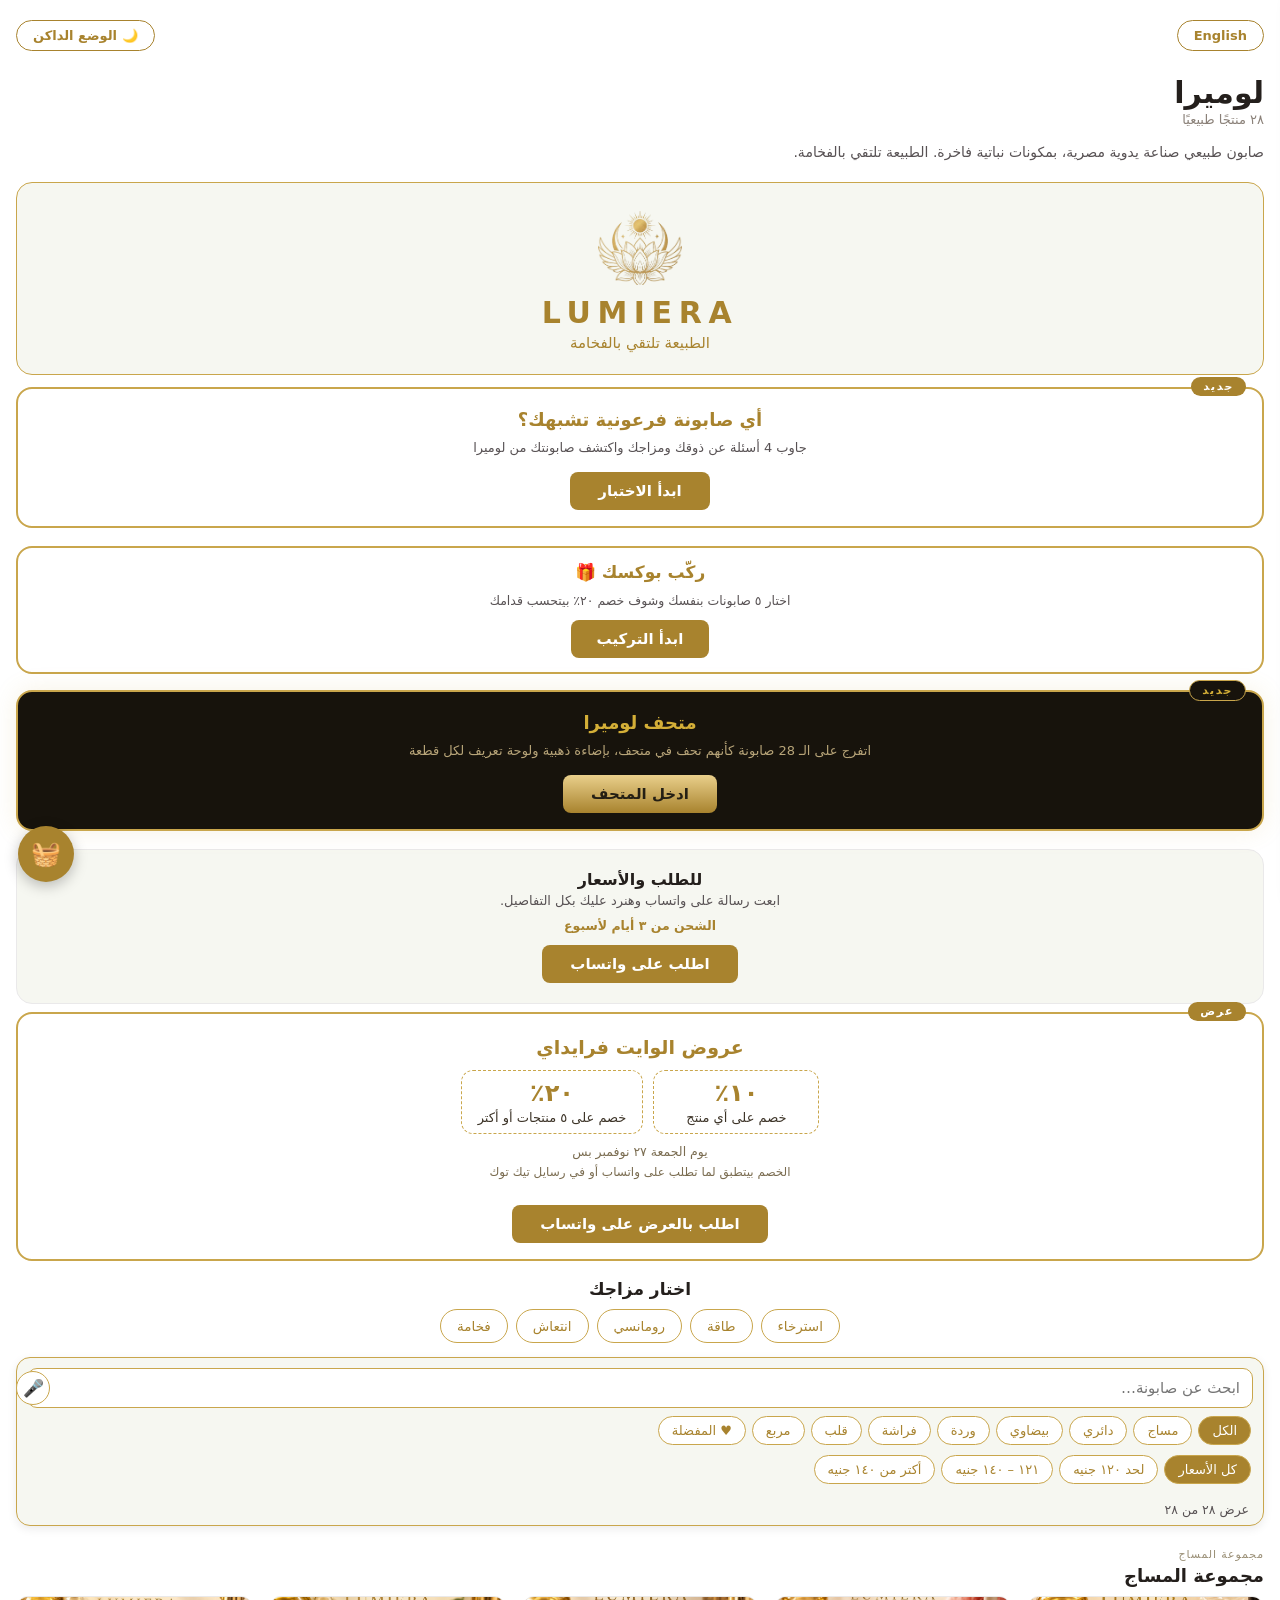
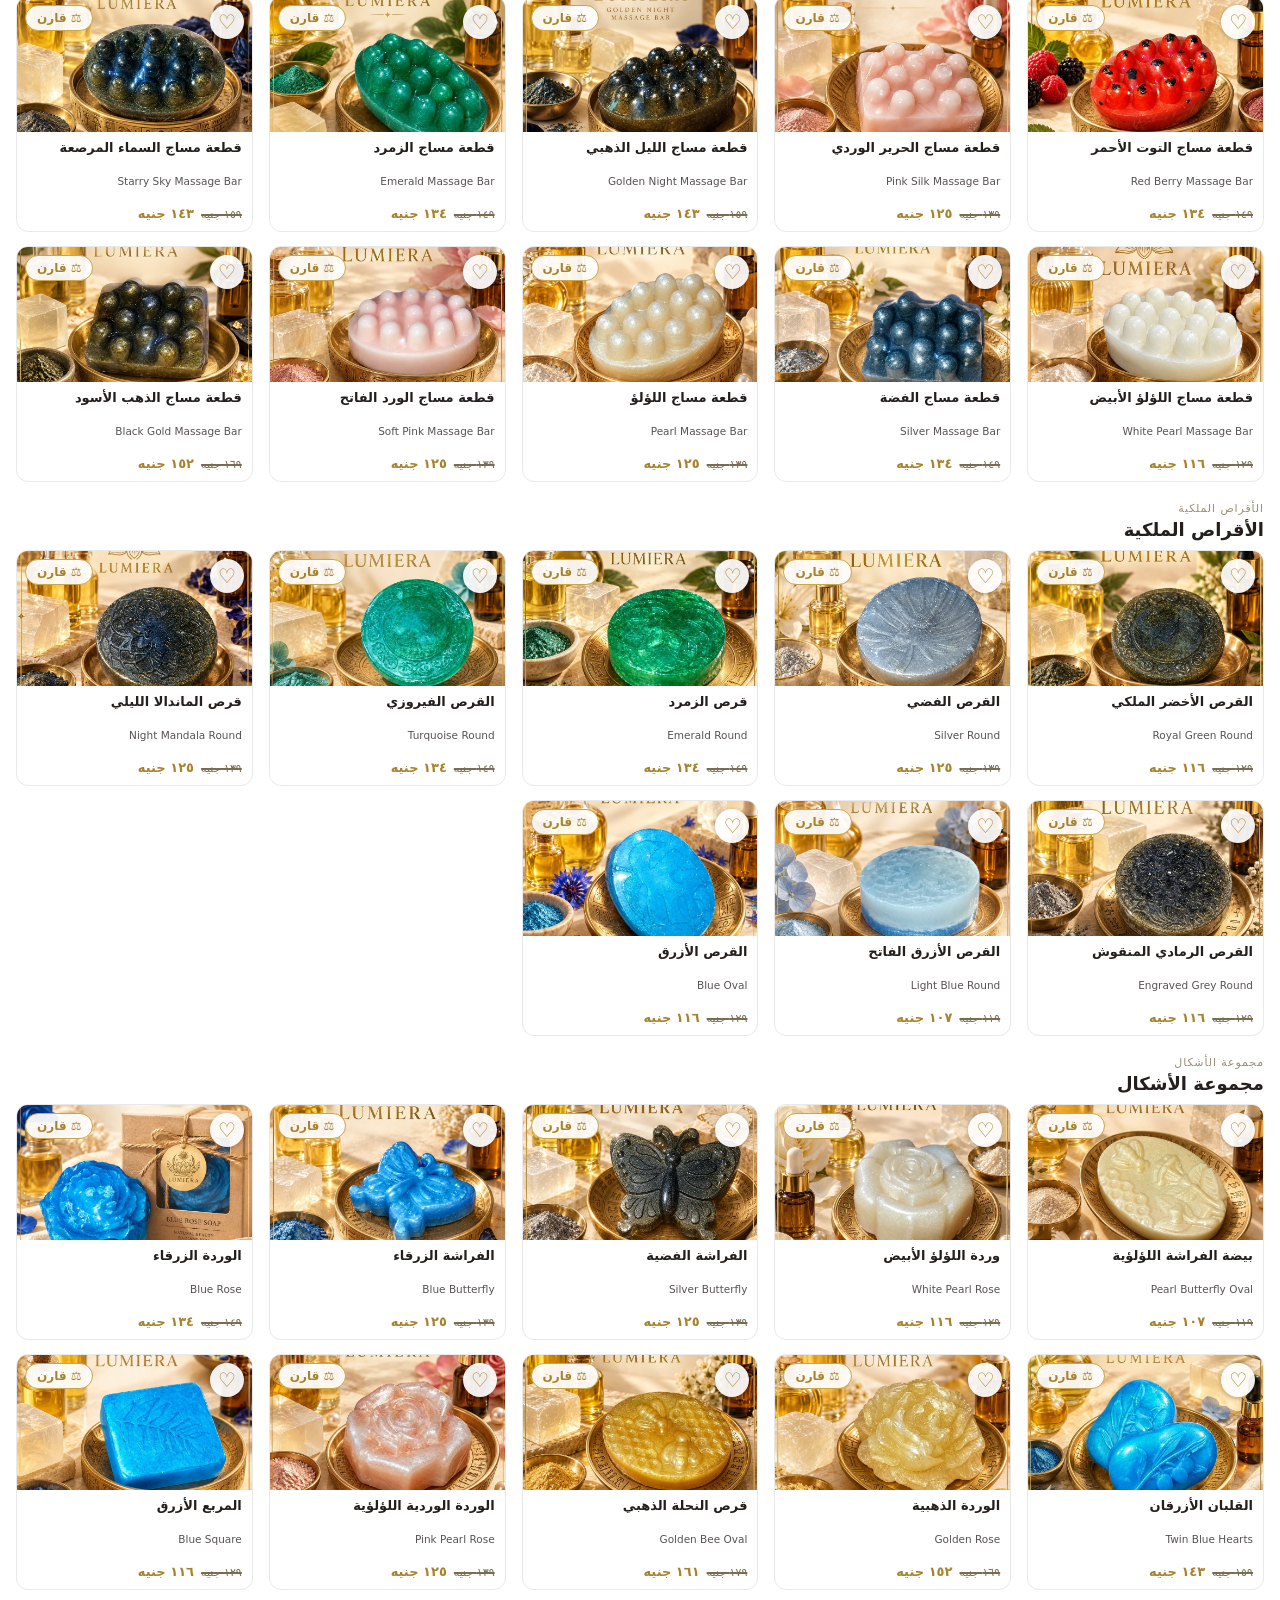
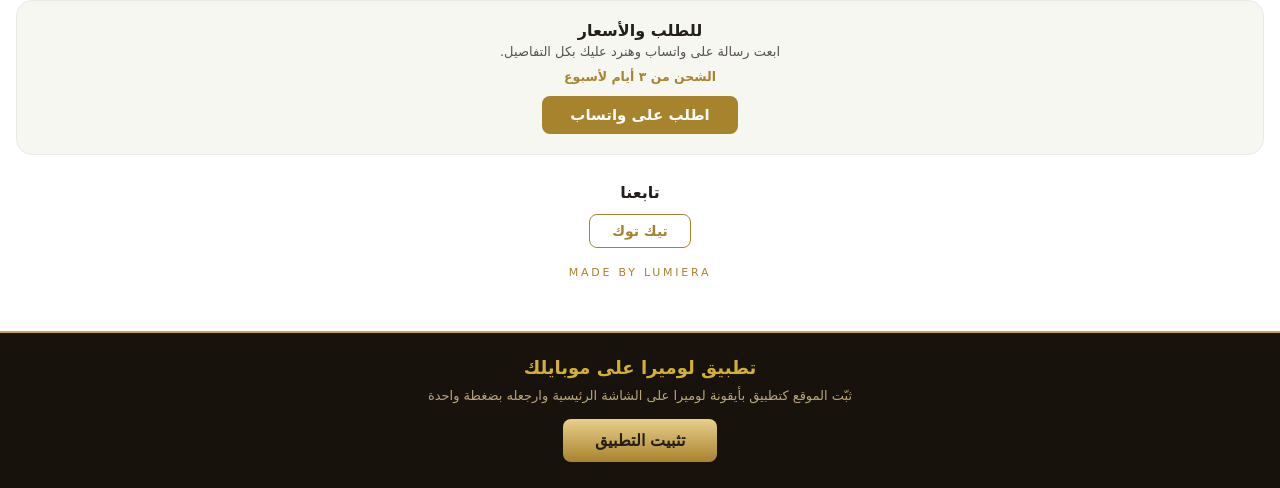
==== index.html @ 054d8513 "Update index.html" ====
<!doctype html>
<html lang="ar" dir="rtl">
<head>
<meta charset="UTF-8" />
<meta name="viewport" content="width=device-width, initial-scale=1.0, viewport-fit=cover" />
<title>لوميرا | صابون طبيعي هاند ميد مصري - LUMIERA Handmade Egyptian Soap</title>
<meta name="description" content="لوميرا: صابون طبيعي هاند ميد مصري 100% بمكونات نباتية فاخرة (لبان، لوتس النيل، مورينجا، فحم). اطلب أونلاين عبر واتساب. Lumiera: handmade natural Egyptian soap bars." />
<meta name="keywords" content="صابون طبيعي, صابون هاند ميد, صابون مصري, لوميرا, lumiera, handmade soap, natural soap, Egyptian soap" />
<meta name="robots" content="index,follow,max-image-preview:large" />
<link rel="canonical" href="https://lumierabeauty.github.io/lumiera/" />
<link rel="alternate" hreflang="ar" href="https://lumierabeauty.github.io/lumiera/" />
<link rel="alternate" hreflang="x-default" href="https://lumierabeauty.github.io/lumiera/" />
<meta property="og:type" content="website" />
<meta property="og:site_name" content="Lumiera | لوميرا" />
<meta property="og:locale" content="ar_EG" />
<meta property="og:title" content="لوميرا | صابون طبيعي هاند ميد مصري" />
<meta property="og:description" content="صابون طبيعي هاند ميد مصري 100% بمكونات نباتية فاخرة. Handmade natural Egyptian soap." />
<meta property="og:url" content="https://lumierabeauty.github.io/lumiera/" />
<meta name="twitter:card" content="summary" />
<meta name="twitter:title" content="لوميرا | صابون طبيعي هاند ميد مصري" />
<script type="application/ld+json">{"@context": "https://schema.org", "@graph": [{"@type": "Organization", "@id": "https://lumierabeauty.github.io/lumiera/#org", "name": "Lumiera", "alternateName": ["لوميرا", "LUMIERA"], "url": "https://lumierabeauty.github.io/lumiera/", "description": "Handmade Egyptian natural soap. صابون طبيعي هاند ميد مصري.", "sameAs": ["https://www.tiktok.com/@lumiera_beauty1"], "areaServed": "EG"}, {"@type": "WebSite", "@id": "https://lumierabeauty.github.io/lumiera/#site", "url": "https://lumierabeauty.github.io/lumiera/", "name": "Lumiera | لوميرا", "inLanguage": ["ar", "en"], "publisher": {"@id": "https://lumierabeauty.github.io/lumiera/#org"}}]}</script>
<link rel="manifest" href="./manifest.json" />
<meta name="theme-color" content="#a8832e" />
<meta name="mobile-web-app-capable" content="yes" />
<meta name="apple-mobile-web-app-capable" content="yes" />
<meta name="apple-mobile-web-app-title" content="لوميرا" />
<link rel="apple-touch-icon" href="[data-uri]" />
<link rel="icon" type="image/svg+xml" href="./icon.svg" />
<script defer src="./install.js"></script>
<style>html,body{background:#f6f7f1;margin:0}#root{max-width:none!important;padding:0!important}.file-card{border:0!important;border-radius:0!important;box-shadow:none!important;min-height:100vh;box-sizing:border-box}</style>
<style>
.quiz-promo{position:relative;border:2px solid #c9a64c;border-radius:16px;background:#fff;padding:18px 14px 16px;margin:12px 0 18px;text-align:center}
.lum-dark .quiz-promo{background:#241f14}
.quiz-promo-badge{position:absolute;top:-12px;inset-inline-start:16px;background:#a8832e;color:#fff;font-size:11px;font-weight:700;letter-spacing:1.5px;padding:3px 12px;border-radius:999px}
.quiz-promo-title{font-size:18px;font-weight:700;color:#a8832e;margin:2px 0 6px}
.quiz-promo-text{color:#585254;font-size:13px;line-height:1.8;margin-bottom:4px}
.lum-dark .quiz-promo-text{color:#c9b68a}
.quiz-promo-btn{display:inline-block;background:#a8832e;color:#fff;border-radius:8px;padding:10px 28px;margin-top:8px;font-weight:600;font-size:15px;text-decoration:none}
.museum-promo{position:relative;border:2px solid #c9a64c;border-radius:16px;background:#17130c;padding:18px 14px 16px;margin:0 0 18px;text-align:center;box-shadow:0 0 24px rgba(201,166,76,.15)}
.museum-promo-badge{position:absolute;top:-12px;inset-inline-start:16px;background:#17130c;border:1px solid #c9a64c;color:#d4af37;font-size:11px;font-weight:700;letter-spacing:1.5px;padding:3px 12px;border-radius:999px}
.museum-promo-title{font-size:18px;font-weight:700;color:#d4af37;margin:2px 0 6px}
.museum-promo-text{color:#b8a579;font-size:13px;line-height:1.8;margin-bottom:4px}
.museum-promo-btn{display:inline-block;background:linear-gradient(180deg,#e9cf8b,#a8832e);color:#241f14;border-radius:8px;padding:10px 28px;margin-top:8px;font-weight:700;font-size:15px;text-decoration:none}
</style>
  <script type="module" crossorigin src="./assets/index-Bsr9x541.js"></script>
  <link rel="stylesheet" crossorigin href="./assets/index-NPimmlz0.css">
  <link rel="stylesheet" href="./assets/cart.css?v=3">
  <script defer src="./assets/cart.js?v=7"></script>
  <script defer src="./assets/features.js?v=4"></script>
  <script defer src="./assets/extras.js?v=1"></script>
  <script defer src="./assets/quickview.js?v=3"></script>
  <script defer src="./assets/compare.js?v=1"></script>
</head>
<body>
<noscript><h1>لوميرا | LUMIERA - صابون طبيعي هاند ميد مصري</h1><p>لوميرا صابون طبيعي صناعة يدوية مصرية 100% بمكونات نباتية فاخرة مثل اللبان ولوتس النيل والمورينجا والفحم. اطلب عبر واتساب. Lumiera makes handmade natural Egyptian soap bars.</p><p><a href="./quiz.html">اختبار البشرة</a> | <a href="./museum.html">متحف لوميرا</a> | <a href="https://www.tiktok.com/@lumiera_beauty1">TikTok</a></p></noscript>
<div id="root"></div>
<script>
(function(){
  function lg(){try{return localStorage.getItem('lum-lang')==='en'?'en':'ar';}catch(e){return 'ar';}}
  var T={ar:{badge:'\u062c\u062f\u064a\u062f',title:'\u0623\u064a \u0635\u0627\u0628\u0648\u0646\u0629 \u0641\u0631\u0639\u0648\u0646\u064a\u0629 \u062a\u0634\u0628\u0647\u0643\u061f',text:'\u062c\u0627\u0648\u0628 4 \u0623\u0633\u0626\u0644\u0629 \u0639\u0646 \u0630\u0648\u0642\u0643 \u0648\u0645\u0632\u0627\u062c\u0643 \u0648\u0627\u0643\u062a\u0634\u0641 \u0635\u0627\u0628\u0648\u0646\u062a\u0643 \u0645\u0646 \u0644\u0648\u0645\u064a\u0631\u0627',btn:'\u0627\u0628\u062f\u0623 \u0627\u0644\u0627\u062e\u062a\u0628\u0627\u0631'},
    en:{badge:'NEW',title:'Which Pharaonic soap matches you?',text:'Answer 4 questions about your taste and mood and discover your Lumiera soap',btn:'Start the quiz'}};
  var G=[['\u0645\u062c\u0645\u0648\u0639\u0629 \u0627\u0644\u0645\u0633\u0627\u062c','Massage Collection'],['\u0627\u0644\u0623\u0642\u0631\u0627\u0635 \u0627\u0644\u0645\u0644\u0643\u064a\u0629','Royal Rounds'],['\u0645\u062c\u0645\u0648\u0639\u0629 \u0627\u0644\u0623\u0634\u0643\u0627\u0644','Shapes Collection']];
  function groups(){
    var l=lg();
    document.querySelectorAll('.file-group-label').forEach(function(p){
      var t=p.textContent.trim();
      for(var i=0;i<G.length;i++){
        if(t===G[i][0]||t===G[i][1]){var w=l==='en'?G[i][1]:G[i][0];if(t!==w)p.textContent=w;}
      }
    });
  }
  var TM={ar:{badge:'\u062c\u062f\u064a\u062f',title:'\u0645\u062a\u062d\u0641 \u0644\u0648\u0645\u064a\u0631\u0627',text:'\u0627\u062a\u0641\u0631\u062c \u0639\u0644\u0649 \u0627\u0644\u0640 28 \u0635\u0627\u0628\u0648\u0646\u0629 \u0643\u0623\u0646\u0647\u0645 \u062a\u062d\u0641 \u0641\u064a \u0645\u062a\u062d\u0641\u060c \u0628\u0625\u0636\u0627\u0621\u0629 \u0630\u0647\u0628\u064a\u0629 \u0648\u0644\u0648\u062d\u0629 \u062a\u0639\u0631\u064a\u0641 \u0644\u0643\u0644 \u0642\u0637\u0639\u0629',btn:'\u0627\u062f\u062e\u0644 \u0627\u0644\u0645\u062a\u062d\u0641'},
    en:{badge:'NEW',title:'The LUMIERA Museum',text:'See all 28 soaps displayed like museum pieces, with gold lighting and a plaque for each one',btn:'Enter the museum'}};
  function insertMuseumBanner(){
    var hero=document.querySelector('.lum-hero');
    var d=document.getElementById('museum-promo');
    var l=lg();
    if(d){
      if(d.getAttribute('data-lg')!==l){
        var t=TM[l];d.setAttribute('data-lg',l);
        d.querySelector('.museum-promo-badge').textContent=t.badge;
        d.querySelector('.museum-promo-title').textContent=t.title;
        d.querySelector('.museum-promo-text').textContent=t.text;
        d.querySelector('.museum-promo-btn').textContent=t.btn;
        d.dir=l==='en'?'ltr':'rtl';
      }
      return;
    }
    if(!hero||!hero.parentNode) return;
    var t=TM[l];
    d=document.createElement('div');
    d.className='museum-promo'; d.id='museum-promo'; d.setAttribute('data-lg',l); d.dir=l==='en'?'ltr':'rtl';
    d.innerHTML='<span class="museum-promo-badge"></span><div class="museum-promo-title"></div><div class="museum-promo-text"></div><a class="museum-promo-btn" href="./museum.html"></a>';
<html lang="ar" dir="rtl">
<head>
<meta charset="UTF-8" />
<meta name="viewport" content="width=device-width, initial-scale=1.0, viewport-fit=cover" />
<title>لوميرا | LUMIERA</title>
<meta name="description" content="صابون طبيعي صناعة يدوية مصرية، بمكونات نباتية فاخرة. الطبيعة تلتقي بالفخامة." />
<link rel="manifest" href="./manifest.json" />
<meta name="theme-color" content="#a8832e" />
<meta name="mobile-web-app-capable" content="yes" />
<meta name="apple-mobile-web-app-capable" content="yes" />
<meta name="apple-mobile-web-app-title" content="لوميرا" />
<link rel="apple-touch-icon" href="[data-uri]" />
<link rel="icon" type="image/svg+xml" href="./icon.svg" />
<script defer src="./install.js"></script>
<style>html,body{background:#f6f7f1;margin:0}#root{max-width:none!important;padding:0!important}.file-card{border:0!important;border-radius:0!important;box-shadow:none!important;min-height:100vh;box-sizing:border-box}</style>
<style>
.quiz-promo{position:relative;border:2px solid #c9a64c;border-radius:16px;background:#fff;padding:18px 14px 16px;margin:12px 0 18px;text-align:center}
.lum-dark .quiz-promo{background:#241f14}
.quiz-promo-badge{position:absolute;top:-12px;inset-inline-start:16px;background:#a8832e;color:#fff;font-size:11px;font-weight:700;letter-spacing:1.5px;padding:3px 12px;border-radius:999px}
.quiz-promo-title{font-size:18px;font-weight:700;color:#a8832e;margin:2px 0 6px}
.quiz-promo-text{color:#585254;font-size:13px;line-height:1.8;margin-bottom:4px}
.lum-dark .quiz-promo-text{color:#c9b68a}
.quiz-promo-btn{display:inline-block;background:#a8832e;color:#fff;border-radius:8px;padding:10px 28px;margin-top:8px;font-weight:600;font-size:15px;text-decoration:none}
.museum-promo{position:relative;border:2px solid #c9a64c;border-radius:16px;background:#17130c;padding:18px 14px 16px;margin:0 0 18px;text-align:center;box-shadow:0 0 24px rgba(201,166,76,.15)}
.museum-promo-badge{position:absolute;top:-12px;inset-inline-start:16px;background:#17130c;border:1px solid #c9a64c;color:#d4af37;font-size:11px;font-weight:700;letter-spacing:1.5px;padding:3px 12px;border-radius:999px}
.museum-promo-title{font-size:18px;font-weight:700;color:#d4af37;margin:2px 0 6px}
.museum-promo-text{color:#b8a579;font-size:13px;line-height:1.8;margin-bottom:4px}
.museum-promo-btn{display:inline-block;background:linear-gradient(180deg,#e9cf8b,#a8832e);color:#241f14;border-radius:8px;padding:10px 28px;margin-top:8px;font-weight:700;font-size:15px;text-decoration:none}
</style>
  <script type="module" crossorigin src="./assets/index-Bsr9x541.js"></script>
  <link rel="stylesheet" crossorigin href="./assets/index-NPimmlz0.css">
  <link rel="stylesheet" href="./assets/cart.css?v=3">
  <script defer src="./assets/cart.js?v=7"></script>
  <script defer src="./assets/features.js?v=4"></script>
  <script defer src="./assets/extras.js?v=1"></script>
  <script defer src="./assets/quickview.js?v=3"></script>
  <script defer src="./assets/compare.js?v=1"></script>
</head>
<body>
<div id="root"></div>
<script>
(function(){
  function lg(){try{return localStorage.getItem('lum-lang')==='en'?'en':'ar';}catch(e){return 'ar';}}
  var T={ar:{badge:'\u062c\u062f\u064a\u062f',title:'\u0623\u064a \u0635\u0627\u0628\u0648\u0646\u0629 \u0641\u0631\u0639\u0648\u0646\u064a\u0629 \u062a\u0634\u0628\u0647\u0643\u061f',text:'\u062c\u0627\u0648\u0628 4 \u0623\u0633\u0626\u0644\u0629 \u0639\u0646 \u0630\u0648\u0642\u0643 \u0648\u0645\u0632\u0627\u062c\u0643 \u0648\u0627\u0643\u062a\u0634\u0641 \u0635\u0627\u0628\u0648\u0646\u062a\u0643 \u0645\u0646 \u0644\u0648\u0645\u064a\u0631\u0627',btn:'\u0627\u0628\u062f\u0623 \u0627\u0644\u0627\u062e\u062a\u0628\u0627\u0631'},
    en:{badge:'NEW',title:'Which Pharaonic soap matches you?',text:'Answer 4 questions about your taste and mood and discover your Lumiera soap',btn:'Start the quiz'}};
  var G=[['\u0645\u062c\u0645\u0648\u0639\u0629 \u0627\u0644\u0645\u0633\u0627\u062c','Massage Collection'],['\u0627\u0644\u0623\u0642\u0631\u0627\u0635 \u0627\u0644\u0645\u0644\u0643\u064a\u0629','Royal Rounds'],['\u0645\u062c\u0645\u0648\u0639\u0629 \u0627\u0644\u0623\u0634\u0643\u0627\u0644','Shapes Collection']];
  function groups(){
    var l=lg();
    document.querySelectorAll('.file-group-label').forEach(function(p){
      var t=p.textContent.trim();
      for(var i=0;i<G.length;i++){
        if(t===G[i][0]||t===G[i][1]){var w=l==='en'?G[i][1]:G[i][0];if(t!==w)p.textContent=w;}
      }
    });
  }
  var TM={ar:{badge:'\u062c\u062f\u064a\u062f',title:'\u0645\u062a\u062d\u0641 \u0644\u0648\u0645\u064a\u0631\u0627',text:'\u0627\u062a\u0641\u0631\u062c \u0639\u0644\u0649 \u0627\u0644\u0640 28 \u0635\u0627\u0628\u0648\u0646\u0629 \u0643\u0623\u0646\u0647\u0645 \u062a\u062d\u0641 \u0641\u064a \u0645\u062a\u062d\u0641\u060c \u0628\u0625\u0636\u0627\u0621\u0629 \u0630\u0647\u0628\u064a\u0629 \u0648\u0644\u0648\u062d\u0629 \u062a\u0639\u0631\u064a\u0641 \u0644\u0643\u0644 \u0642\u0637\u0639\u0629',btn:'\u0627\u062f\u062e\u0644 \u0627\u0644\u0645\u062a\u062d\u0641'},
    en:{badge:'NEW',title:'The LUMIERA Museum',text:'See all 28 soaps displayed like museum pieces, with gold lighting and a plaque for each one',btn:'Enter the museum'}};
  function insertMuseumBanner(){
    var hero=document.querySelector('.lum-hero');
    var d=document.getElementById('museum-promo');
    var l=lg();
    if(d){
      if(d.getAttribute('data-lg')!==l){
        var t=TM[l];d.setAttribute('data-lg',l);
        d.querySelector('.museum-promo-badge').textContent=t.badge;
        d.querySelector('.museum-promo-title').textContent=t.title;
        d.querySelector('.museum-promo-text').textContent=t.text;
        d.querySelector('.museum-promo-btn').textContent=t.btn;
        d.dir=l==='en'?'ltr':'rtl';
      }
      return;
    }
    if(!hero||!hero.parentNode) return;
    var t=TM[l];
    d=document.createElement('div');
    d.className='museum-promo'; d.id='museum-promo'; d.setAttribute('data-lg',l); d.dir=l==='en'?'ltr':'rtl';
    d.innerHTML='<span class="museum-promo-badge"></span><div class="museum-promo-title"></div><div class="museum-promo-text"></div><a class="museum-promo-btn" href="./museum.html"></a>';
    d.querySelector('.museum-promo-badge').textContent=t.badge;
    d.querySelector('.museum-promo-title').textContent=t.title;
    d.querySelector('.museum-promo-text').textContent=t.text;
    d.querySelector('.museum-promo-btn').textContent=t.btn;
    var q=document.getElementById('quiz-promo');
    if(q&&q.parentNode){q.parentNode.insertBefore(d,q.nextSibling);}
    else{hero.parentNode.insertBefore(d, hero.nextSibling);}
  }
  function insertQuizBanner(){
    var hero=document.querySelector('.lum-hero');
    var d=document.getElementById('quiz-promo');
    var l=lg();
    if(d){
      if(d.getAttribute('data-lg')!==l){
        var t=T[l];d.setAttribute('data-lg',l);
        d.querySelector('.quiz-promo-badge').textContent=t.badge;
        d.querySelector('.quiz-promo-title').textContent=t.title;
        d.querySelector('.quiz-promo-text').textContent=t.text;
        d.querySelector('.quiz-promo-btn').textContent=t.btn;
        d.dir=l==='en'?'ltr':'rtl';
      }
      return;
    }
    if(!hero||!hero.parentNode) return;
    var t=T[l];
    d=document.createElement('div');
    d.className='quiz-promo'; d.id='quiz-promo'; d.setAttribute('data-lg',l); d.dir=l==='en'?'ltr':'rtl';
    d.innerHTML='<span class="quiz-promo-badge"></span><div class="quiz-promo-title"></div><div class="quiz-promo-text"></div><a class="quiz-promo-btn" href="./quiz.html"></a>';
    d.querySelector('.quiz-promo-badge').textContent=t.badge;
    d.querySelector('.quiz-promo-title').textContent=t.title;
    d.querySelector('.quiz-promo-text').textContent=t.text;
    d.querySelector('.quiz-promo-btn').textContent=t.btn;
    hero.parentNode.insertBefore(d, hero.nextSibling);
  }
  function run(){insertQuizBanner();insertMuseumBanner();groups();}
  function start(){
    run();
    new MutationObserver(run).observe(document.body,{childList:true,subtree:true,characterData:true});
  }
  if(document.readyState==='loading') document.addEventListener('DOMContentLoaded',start); else start();
})();
</script>
</body>
</html>
---- assets/index-NPimmlz0.css ----
.lum-hero{background:#f6f7f1;border:1px solid #c9a64c;border-radius:16px;text-align:center;padding:28px 16px 22px;margin:16px 0 8px}.lum-emblem{width:84px;height:auto;margin-inline:auto;display:block}.lum-brand{font-size:26px;letter-spacing:.22em;color:#a8832e;margin-top:10px;font-weight:600}.lum-tagline{color:#a8832e;font-size:15px;margin-top:4px}.lum-order{background:#f6f7f1;border:1px solid #eae9ea;border-radius:16px;text-align:center;padding:20px 16px;margin:12px 0 8px}.lum-order-title{font-weight:600;font-size:16px}.lum-order-text{color:#585254;font-size:13px;margin-top:4px}.lum-wa{display:inline-block;background:#a8832e;color:#fff;border-radius:8px;padding:10px 28px;margin-top:12px;font-weight:600;font-size:15px;text-decoration:none}.lum-social{color:#585254;font-size:13px;margin-top:12px}.lum-grid{display:grid;grid-template-columns:repeat(2,1fr);gap:10px;margin-top:8px}.lum-card{border:1px solid #eae9ea;border-radius:12px;overflow:hidden;background:#fff}.lum-photo{width:100%;aspect-ratio:800 / 460;object-fit:cover;display:block;background:#f6f7f1}.lum-name{font-weight:600;font-size:13px;padding:8px 10px 0}.lum-en{color:#585254;font-size:10.5px;padding:2px 10px 0}.lum-ing{color:#585254;font-size:11px;padding:5px 10px 10px;line-height:1.6}@media (min-width: 768px){.lum-grid{grid-template-columns:repeat(auto-fill,minmax(200px,1fr));gap:16px}.lum-brand{font-size:30px}}.lum-cardlink{text-decoration:none;color:inherit;display:block}.lum-cardlink:hover .lum-card{border-color:#c9a64c}.lum-follow{text-align:center;padding:20px 16px 24px;margin-top:8px}.lum-follow-title{font-weight:600;font-size:16px}.lum-follow-links{display:flex;gap:12px;justify-content:center;margin-top:12px}.lum-social-btn{display:inline-block;border:1px solid #a8832e;color:#a8832e;border-radius:8px;padding:8px 22px;font-weight:600;font-size:14px;text-decoration:none}.lum-credit{margin-top:18px;font-size:11px;letter-spacing:.25em;color:#a8832e}.lum-back{font-size:13px;font-weight:600}.lum-detail-hero{background:#f6f7f1;border:1px solid #c9a64c;border-radius:16px;padding:18px;margin:12px 0 16px}.lum-detail-photo{width:100%;max-width:420px;display:block;margin-inline:auto;border-radius:10px}.lum-detail-ing{border:1px solid #eae9ea;border-radius:12px;padding:14px 16px;margin-bottom:12px}.lum-ing-label{font-weight:600;font-size:14px}.lum-ing-text{color:#585254;font-size:13px;margin-top:6px;line-height:1.7}.lum-price{color:#a8832e;font-weight:700;font-size:13px;padding:3px 10px 10px}
.lum-price-old{text-decoration:line-through;text-decoration-thickness:1.5px;color:#7a6c50;font-weight:500;font-size:.85em;margin-inline-end:7px}
.lum-dark .lum-price-old{color:#c9b68a}.lum-price-detail{color:#a8832e;font-weight:700;font-size:22px;text-align:center;margin:4px 0 14px}.lum-ship{color:#a8832e;font-size:12.5px;font-weight:600;margin-top:10px}.lum-weight{color:#585254;font-size:12.5px;margin-top:8px;font-weight:600}.lum-cardlink{height:100%}.lum-card{height:100%;display:flex;flex-direction:column}.lum-name{min-height:2.6em}.lum-en{min-height:2.4em}.lum-price{margin-top:auto}.lum-detail-hero{padding:24px 18px}.lum-detail-photo{border-radius:12px}.lum-topbar{display:flex;justify-content:space-between;align-items:center;gap:10px;padding:2px 0 14px}.lum-topbtn{background:transparent;color:#a8832e;border:1px solid #a8832e;border-radius:18px;padding:7px 16px;font-size:13px;font-weight:600;cursor:pointer;font-family:inherit}.lum-dark{background:#14110c;min-height:100vh}.lum-dark .file-card{--ds-white: #1f1a13;--ds-ink: #f2ece1;--ds-ink-secondary: #cfc4ab;--ds-ink-2: #cfc4ab;--ds-ink-3: #b3a88f;--ds-ink-4: #9a8f76;--ds-hairline: #3a3226;background:#1f1a13;color:#f2ece1}.lum-dark .lum-hero{background:#2a2317;border-color:#c9a64c}.lum-dark .lum-brand,.lum-dark .lum-tagline{color:#d9b45f}.lum-dark .lum-order{background:#2a2317;border-color:#3a3226}.lum-dark .lum-order-text{color:#b3a88f}.lum-dark .lum-ship{color:#d9b45f}.lum-dark .lum-card{background:#241e15;border-color:#3a3226}.lum-dark .lum-en{color:#b3a88f}.lum-dark .lum-photo{background:#2a2317}.lum-dark .lum-price,.lum-dark .lum-price-detail{color:#d9b45f}.lum-dark .lum-detail-ing{background:#241e15;border-color:#3a3226}.lum-dark .lum-ing-text{color:#cfc4ab}.lum-dark .lum-weight{color:#b3a88f}.lum-dark .lum-detail-hero{background:#2a2317;border-color:#c9a64c}.lum-dark .lum-social-btn{border-color:#d9b45f;color:#d9b45f}.lum-dark .lum-credit,.lum-dark .lum-back{color:#d9b45f}.lum-dark .lum-topbtn{color:#d9b45f;border-color:#d9b45f}body{margin:0;background:#f6f7f1;color:#241f1c;font-family:system-ui,-apple-system,Segoe UI,Roboto,Noto Sans Arabic,sans-serif}#root{max-width:940px;margin:0 auto;padding:14px 14px 44px}.file-card{background:var(--ds-white, #ffffff);color:var(--ds-ink, #241f1c);border:1px solid var(--ds-hairline, #e7e1d6);border-radius:20px;padding:18px 16px 28px}.file-title{font-size:30px;font-weight:700;margin:10px 0 2px}.file-fact{color:var(--ds-ink-3, #8a8078);font-size:13px;margin:0}.file-intro{color:var(--ds-ink-2, #585254);font-size:14px;line-height:1.9;margin:12px 0 4px}.file-group{margin-top:22px}.file-group-label{color:var(--ds-ink-4, #9a8f76);font-size:11px;letter-spacing:.08em;text-transform:uppercase;margin:0}.file-group-heading{font-size:18px;margin:4px 0 10px}.file-nav{margin:14px 0}

.lum-car{position:relative;max-width:420px;margin-inline:auto}
.lum-car .lum-detail-photo{max-width:100%;user-select:none;-webkit-user-drag:none}
.lum-car-btn{display:none;position:absolute;top:50%;width:38px;height:38px;margin-top:-19px;border-radius:50%;border:1px solid #c9a64c;background:rgba(255,255,255,.92);color:#a8832e;font-size:20px;line-height:1;cursor:pointer;align-items:center;justify-content:center;padding:0;z-index:2}
@media (hover:hover){.lum-car-btn{display:flex}}
.lum-car-prev{inset-inline-start:8px}
.lum-car-next{inset-inline-end:8px}
[dir=rtl] .lum-car-btn{transform:scaleX(-1)}
.lum-car-dots{position:absolute;bottom:10px;left:0;right:0;display:flex;gap:7px;justify-content:center;z-index:2}
.lum-car-dot{width:9px;height:9px;border-radius:50%;border:1px solid rgba(168,131,46,.6);background:rgba(255,255,255,.55);padding:0;cursor:pointer}
.lum-car-dot.on{background:#a8832e}
.lum-dark .lum-car-btn{background:rgba(42,35,23,.92);color:#d9b96a}
.lum-dark .lum-car-dot{background:rgba(42,35,23,.55);border-color:#c9a64c}
.lum-dark .lum-car-dot.on{background:#d9b96a}

.lum-moods{margin:16px 0 6px}
.lum-moods-title{font-size:17px;font-weight:600;text-align:center;margin:6px 0 10px}
.lum-mood-chips{display:flex;flex-wrap:wrap;gap:8px;justify-content:center;margin-bottom:14px}
.lum-mood-chip{border:1px solid #c9a64c;background:#fff;color:#a8832e;border-radius:999px;padding:8px 16px;font-size:13.5px;cursor:pointer;font-family:inherit}
.lum-mood-chip.on{background:#a8832e;color:#fff}
.lum-dark .lum-mood-chip{background:#2a2317;color:#d9b96a}
.lum-dark .lum-mood-chip.on{background:#a8832e;color:#fff}

.lum-wf{position:relative;border:2px solid #c9a64c;border-radius:16px;background:#fff;padding:20px 14px 16px;margin:2px 0 18px;text-align:center}
.lum-dark .lum-wf{background:#241f14}
.lum-wf-badge{position:absolute;top:-12px;inset-inline-start:16px;background:#a8832e;color:#fff;font-size:11px;font-weight:700;letter-spacing:1.5px;padding:3px 12px;border-radius:999px}
.lum-wf-title{font-size:19px;font-weight:700;color:#a8832e;margin:2px 0 12px}
.lum-wf-offers{display:flex;gap:10px;justify-content:center;flex-wrap:wrap;margin-bottom:10px}
.lum-wf-offer{border:1px dashed #c9a64c;border-radius:12px;padding:8px 16px;font-size:13px;color:#3d3428;display:flex;flex-direction:column;gap:2px;min-width:132px;align-items:center}
.lum-dark .lum-wf-offer{color:#e8ddc8}
.lum-wf-num{font-size:24px;font-weight:700;color:#a8832e;line-height:1.2}
.lum-wf-date{font-size:12.5px;color:#7a6c50;margin-bottom:4px}
.lum-wf-note{font-size:12px;color:#7a6c50;margin-bottom:12px;line-height:1.5}
.lum-dark .lum-wf-date{color:#c9b68a}
.lum-dark .lum-wf-note{color:#c9b68a}
---- assets/cart.css ----
/* Lumiera cart — injected UI */
#lum-cart-root{position:fixed;inset:0;pointer-events:none;z-index:9999;font-family:inherit}
#lum-cart-root *{box-sizing:border-box}

/* floating button */
.lum-cart-fab{pointer-events:auto;position:fixed;bottom:18px;left:18px;width:56px;height:56px;border-radius:50%;background:#a8832e;color:#fff;border:none;font-size:24px;cursor:pointer;box-shadow:0 4px 14px rgba(0,0,0,.25);display:flex;align-items:center;justify-content:center;z-index:9999}
.lum-cart-fab:hover{background:#8f6f24}
.lum-cart-badge{position:absolute;top:-4px;right:-4px;min-width:20px;height:20px;border-radius:10px;background:#b3402e;color:#fff;font-size:12px;font-weight:700;display:flex;align-items:center;justify-content:center;padding:0 5px}
.lum-cart-badge.hide{display:none}

/* add-to-cart button on product pages */
.lum-add-cart{display:block;width:100%;margin:0 0 14px;background:#a8832e;color:#fff;border:none;border-radius:10px;padding:12px 18px;font-size:16px;font-weight:700;cursor:pointer;font-family:inherit}
.lum-add-cart:hover{background:#8f6f24}
.lum-add-cart.added{background:#3e7d4e}
.quiz-add-cart{margin-top:10px;width:100%}

/* overlay + drawer */
.lum-cart-overlay{pointer-events:none;position:fixed;inset:0;background:rgba(0,0,0,.45);opacity:0;transition:opacity .2s}
.lum-cart-overlay.open{pointer-events:auto;opacity:1}
.lum-cart-drawer{pointer-events:auto;position:fixed;top:0;bottom:0;right:0;width:min(92vw,380px);background:#f6f7f1;color:#2c2620;display:flex;flex-direction:column;transform:translateX(105%);transition:transform .25s;box-shadow:-4px 0 18px rgba(0,0,0,.2)}
[dir="ltr"] .lum-cart-drawer{right:auto;left:0;transform:translateX(-105%);box-shadow:4px 0 18px rgba(0,0,0,.2)}
.lum-cart-drawer.open{transform:translateX(0)}
.lum-cart-root.cart-dark .lum-cart-drawer{background:#241f14;color:#e8dcc0}

.lum-cart-head{display:flex;align-items:center;justify-content:space-between;padding:16px;border-bottom:1px solid rgba(168,131,46,.35)}
.lum-cart-title{font-size:18px;font-weight:700;color:#a8832e}
.lum-cart-close{background:none;border:none;font-size:22px;cursor:pointer;color:inherit;line-height:1}

.lum-cart-items{flex:1;overflow-y:auto;padding:10px 16px}
.lum-cart-empty{text-align:center;padding:40px 10px;color:#8a7f6a;font-size:15px;line-height:1.9}

.lum-cart-item{display:flex;gap:10px;align-items:center;padding:10px 0;border-bottom:1px solid rgba(168,131,46,.2)}
.lum-cart-item img{width:52px;height:52px;object-fit:cover;border-radius:8px;flex:none}
.lum-ci-info{flex:1;min-width:0}
.lum-ci-name{font-size:14px;font-weight:600;line-height:1.5}
.lum-ci-price{font-size:13px;color:#a8832e;font-weight:700;margin-top:2px}
.lum-ci-qty{display:flex;align-items:center;gap:8px;flex:none}
.lum-ci-qty button{width:26px;height:26px;border-radius:50%;border:1px solid #a8832e;background:none;color:#a8832e;font-size:16px;cursor:pointer;line-height:1;display:flex;align-items:center;justify-content:center}
.lum-ci-qty span{min-width:20px;text-align:center;font-weight:700}
.lum-ci-del{background:none;border:none;color:#b3402e;font-size:18px;cursor:pointer;padding:4px;flex:none}

.lum-cart-foot{padding:14px 16px 18px;border-top:1px solid rgba(168,131,46,.35)}
.lum-cart-total{display:flex;justify-content:space-between;font-size:17px;font-weight:700;margin-bottom:4px}
.lum-cart-total span:last-child{color:#a8832e}
.lum-cart-ship{font-size:12px;color:#8a7f6a;margin-bottom:12px}
.lum-cart-send{display:flex;flex-direction:column;gap:8px}
.lum-cart-send button{display:flex;align-items:center;justify-content:center;gap:8px;width:100%;border:none;border-radius:10px;padding:12px;font-size:15px;font-weight:700;cursor:pointer;font-family:inherit}
.lum-send-wa{background:#a8832e;color:#fff}
.lum-send-wa:hover{background:#8f6f24}
.lum-send-tt{background:none;border:2px solid #a8832e;color:#a8832e}
.lum-cart-root.cart-dark .lum-send-tt{color:#d9b65c;border-color:#d9b65c}
.lum-send-tt:hover{background:rgba(168,131,46,.12)}

/* toast */
.lum-cart-toast{pointer-events:none;position:fixed;bottom:86px;left:50%;transform:translateX(-50%) translateY(10px);background:#2c2620;color:#f6f7f1;padding:10px 20px;border-radius:999px;font-size:14px;font-weight:600;opacity:0;transition:all .25s;white-space:nowrap;z-index:10000}
.lum-cart-toast.show{opacity:1;transform:translateX(-50%) translateY(0)}


/* bulk discount progress */
.lum-bulk{margin-bottom:12px}
.lum-bulk-text{font-size:13px;font-weight:700;color:#a8832e;margin-bottom:6px;line-height:1.6}
.lum-bulk[data-full="1"] .lum-bulk-text{color:#3e7d4e}
.lum-bulk-bar{height:8px;border-radius:999px;background:rgba(168,131,46,.18);overflow:hidden}
.lum-bulk-fill{height:100%;border-radius:999px;background:#a8832e;transition:width .3s}
.lum-bulk[data-full="1"] .lum-bulk-fill{background:#3e7d4e}
.lum-cart-subtotal,.lum-cart-disc{display:flex;justify-content:space-between;font-size:14px;margin-bottom:4px;color:#585254}
.lum-cart-root.cart-dark .lum-cart-subtotal,.lum-cart-root.cart-dark .lum-cart-disc{color:#c9b68a}
.lum-cart-disc span:last-child{color:#3e7d4e;font-weight:700}

/* delivery details form */
.lum-cust{margin:2px 0 12px;display:flex;flex-direction:column;gap:8px}
.lum-cust-title{font-size:14px;font-weight:700;color:#a8832e}
.lum-cust-title span{font-size:11px;font-weight:400;color:#8a7f6a}
.lum-cust-in{width:100%;border:1.5px solid rgba(168,131,46,.45);border-radius:10px;background:#fff;color:#2c2620;padding:10px 12px;font-size:14px;font-family:inherit;outline:none}
.lum-cust-in:focus{border-color:#a8832e}
.lum-cart-root.cart-dark .lum-cust-in{background:#2c2620;color:#e8dcc0;border-color:rgba(217,182,92,.4)}

/* buy now on product pages */
.lum-buy-now{display:block;width:100%;margin:0 0 14px;background:#3e7d4e;color:#fff;border:none;border-radius:10px;padding:12px 18px;font-size:16px;font-weight:700;cursor:pointer;font-family:inherit}
.lum-buy-now:hover{background:#346b42}

/* reorder button */
.lum-cart-reorder-wrap{padding:0 16px 18px;text-align:center}
.lum-cart-reorder{width:100%;background:none;border:2px solid #a8832e;color:#a8832e;border-radius:10px;padding:12px;font-size:15px;font-weight:700;cursor:pointer;font-family:inherit}
.lum-cart-root.cart-dark .lum-cart-reorder{color:#d9b65c;border-color:#d9b65c}
.lum-cart-reorder:hover{background:rgba(168,131,46,.12)}
---- assets/index-NPimmlz0.css ----
.lum-hero{background:#f6f7f1;border:1px solid #c9a64c;border-radius:16px;text-align:center;padding:28px 16px 22px;margin:16px 0 8px}.lum-emblem{width:84px;height:auto;margin-inline:auto;display:block}.lum-brand{font-size:26px;letter-spacing:.22em;color:#a8832e;margin-top:10px;font-weight:600}.lum-tagline{color:#a8832e;font-size:15px;margin-top:4px}.lum-order{background:#f6f7f1;border:1px solid #eae9ea;border-radius:16px;text-align:center;padding:20px 16px;margin:12px 0 8px}.lum-order-title{font-weight:600;font-size:16px}.lum-order-text{color:#585254;font-size:13px;margin-top:4px}.lum-wa{display:inline-block;background:#a8832e;color:#fff;border-radius:8px;padding:10px 28px;margin-top:12px;font-weight:600;font-size:15px;text-decoration:none}.lum-social{color:#585254;font-size:13px;margin-top:12px}.lum-grid{display:grid;grid-template-columns:repeat(2,1fr);gap:10px;margin-top:8px}.lum-card{border:1px solid #eae9ea;border-radius:12px;overflow:hidden;background:#fff}.lum-photo{width:100%;aspect-ratio:800 / 460;object-fit:cover;display:block;background:#f6f7f1}.lum-name{font-weight:600;font-size:13px;padding:8px 10px 0}.lum-en{color:#585254;font-size:10.5px;padding:2px 10px 0}.lum-ing{color:#585254;font-size:11px;padding:5px 10px 10px;line-height:1.6}@media (min-width: 768px){.lum-grid{grid-template-columns:repeat(auto-fill,minmax(200px,1fr));gap:16px}.lum-brand{font-size:30px}}.lum-cardlink{text-decoration:none;color:inherit;display:block}.lum-cardlink:hover .lum-card{border-color:#c9a64c}.lum-follow{text-align:center;padding:20px 16px 24px;margin-top:8px}.lum-follow-title{font-weight:600;font-size:16px}.lum-follow-links{display:flex;gap:12px;justify-content:center;margin-top:12px}.lum-social-btn{display:inline-block;border:1px solid #a8832e;color:#a8832e;border-radius:8px;padding:8px 22px;font-weight:600;font-size:14px;text-decoration:none}.lum-credit{margin-top:18px;font-size:11px;letter-spacing:.25em;color:#a8832e}.lum-back{font-size:13px;font-weight:600}.lum-detail-hero{background:#f6f7f1;border:1px solid #c9a64c;border-radius:16px;padding:18px;margin:12px 0 16px}.lum-detail-photo{width:100%;max-width:420px;display:block;margin-inline:auto;border-radius:10px}.lum-detail-ing{border:1px solid #eae9ea;border-radius:12px;padding:14px 16px;margin-bottom:12px}.lum-ing-label{font-weight:600;font-size:14px}.lum-ing-text{color:#585254;font-size:13px;margin-top:6px;line-height:1.7}.lum-price{color:#a8832e;font-weight:700;font-size:13px;padding:3px 10px 10px}
.lum-price-old{text-decoration:line-through;text-decoration-thickness:1.5px;color:#7a6c50;font-weight:500;font-size:.85em;margin-inline-end:7px}
.lum-dark .lum-price-old{color:#c9b68a}.lum-price-detail{color:#a8832e;font-weight:700;font-size:22px;text-align:center;margin:4px 0 14px}.lum-ship{color:#a8832e;font-size:12.5px;font-weight:600;margin-top:10px}.lum-weight{color:#585254;font-size:12.5px;margin-top:8px;font-weight:600}.lum-cardlink{height:100%}.lum-card{height:100%;display:flex;flex-direction:column}.lum-name{min-height:2.6em}.lum-en{min-height:2.4em}.lum-price{margin-top:auto}.lum-detail-hero{padding:24px 18px}.lum-detail-photo{border-radius:12px}.lum-topbar{display:flex;justify-content:space-between;align-items:center;gap:10px;padding:2px 0 14px}.lum-topbtn{background:transparent;color:#a8832e;border:1px solid #a8832e;border-radius:18px;padding:7px 16px;font-size:13px;font-weight:600;cursor:pointer;font-family:inherit}.lum-dark{background:#14110c;min-height:100vh}.lum-dark .file-card{--ds-white: #1f1a13;--ds-ink: #f2ece1;--ds-ink-secondary: #cfc4ab;--ds-ink-2: #cfc4ab;--ds-ink-3: #b3a88f;--ds-ink-4: #9a8f76;--ds-hairline: #3a3226;background:#1f1a13;color:#f2ece1}.lum-dark .lum-hero{background:#2a2317;border-color:#c9a64c}.lum-dark .lum-brand,.lum-dark .lum-tagline{color:#d9b45f}.lum-dark .lum-order{background:#2a2317;border-color:#3a3226}.lum-dark .lum-order-text{color:#b3a88f}.lum-dark .lum-ship{color:#d9b45f}.lum-dark .lum-card{background:#241e15;border-color:#3a3226}.lum-dark .lum-en{color:#b3a88f}.lum-dark .lum-photo{background:#2a2317}.lum-dark .lum-price,.lum-dark .lum-price-detail{color:#d9b45f}.lum-dark .lum-detail-ing{background:#241e15;border-color:#3a3226}.lum-dark .lum-ing-text{color:#cfc4ab}.lum-dark .lum-weight{color:#b3a88f}.lum-dark .lum-detail-hero{background:#2a2317;border-color:#c9a64c}.lum-dark .lum-social-btn{border-color:#d9b45f;color:#d9b45f}.lum-dark .lum-credit,.lum-dark .lum-back{color:#d9b45f}.lum-dark .lum-topbtn{color:#d9b45f;border-color:#d9b45f}body{margin:0;background:#f6f7f1;color:#241f1c;font-family:system-ui,-apple-system,Segoe UI,Roboto,Noto Sans Arabic,sans-serif}#root{max-width:940px;margin:0 auto;padding:14px 14px 44px}.file-card{background:var(--ds-white, #ffffff);color:var(--ds-ink, #241f1c);border:1px solid var(--ds-hairline, #e7e1d6);border-radius:20px;padding:18px 16px 28px}.file-title{font-size:30px;font-weight:700;margin:10px 0 2px}.file-fact{color:var(--ds-ink-3, #8a8078);font-size:13px;margin:0}.file-intro{color:var(--ds-ink-2, #585254);font-size:14px;line-height:1.9;margin:12px 0 4px}.file-group{margin-top:22px}.file-group-label{color:var(--ds-ink-4, #9a8f76);font-size:11px;letter-spacing:.08em;text-transform:uppercase;margin:0}.file-group-heading{font-size:18px;margin:4px 0 10px}.file-nav{margin:14px 0}

.lum-car{position:relative;max-width:420px;margin-inline:auto}
.lum-car .lum-detail-photo{max-width:100%;user-select:none;-webkit-user-drag:none}
.lum-car-btn{display:none;position:absolute;top:50%;width:38px;height:38px;margin-top:-19px;border-radius:50%;border:1px solid #c9a64c;background:rgba(255,255,255,.92);color:#a8832e;font-size:20px;line-height:1;cursor:pointer;align-items:center;justify-content:center;padding:0;z-index:2}
@media (hover:hover){.lum-car-btn{display:flex}}
.lum-car-prev{inset-inline-start:8px}
.lum-car-next{inset-inline-end:8px}
[dir=rtl] .lum-car-btn{transform:scaleX(-1)}
.lum-car-dots{position:absolute;bottom:10px;left:0;right:0;display:flex;gap:7px;justify-content:center;z-index:2}
.lum-car-dot{width:9px;height:9px;border-radius:50%;border:1px solid rgba(168,131,46,.6);background:rgba(255,255,255,.55);padding:0;cursor:pointer}
.lum-car-dot.on{background:#a8832e}
.lum-dark .lum-car-btn{background:rgba(42,35,23,.92);color:#d9b96a}
.lum-dark .lum-car-dot{background:rgba(42,35,23,.55);border-color:#c9a64c}
.lum-dark .lum-car-dot.on{background:#d9b96a}

.lum-moods{margin:16px 0 6px}
.lum-moods-title{font-size:17px;font-weight:600;text-align:center;margin:6px 0 10px}
.lum-mood-chips{display:flex;flex-wrap:wrap;gap:8px;justify-content:center;margin-bottom:14px}
.lum-mood-chip{border:1px solid #c9a64c;background:#fff;color:#a8832e;border-radius:999px;padding:8px 16px;font-size:13.5px;cursor:pointer;font-family:inherit}
.lum-mood-chip.on{background:#a8832e;color:#fff}
.lum-dark .lum-mood-chip{background:#2a2317;color:#d9b96a}
.lum-dark .lum-mood-chip.on{background:#a8832e;color:#fff}

.lum-wf{position:relative;border:2px solid #c9a64c;border-radius:16px;background:#fff;padding:20px 14px 16px;margin:2px 0 18px;text-align:center}
.lum-dark .lum-wf{background:#241f14}
.lum-wf-badge{position:absolute;top:-12px;inset-inline-start:16px;background:#a8832e;color:#fff;font-size:11px;font-weight:700;letter-spacing:1.5px;padding:3px 12px;border-radius:999px}
.lum-wf-title{font-size:19px;font-weight:700;color:#a8832e;margin:2px 0 12px}
.lum-wf-offers{display:flex;gap:10px;justify-content:center;flex-wrap:wrap;margin-bottom:10px}
.lum-wf-offer{border:1px dashed #c9a64c;border-radius:12px;padding:8px 16px;font-size:13px;color:#3d3428;display:flex;flex-direction:column;gap:2px;min-width:132px;align-items:center}
.lum-dark .lum-wf-offer{color:#e8ddc8}
.lum-wf-num{font-size:24px;font-weight:700;color:#a8832e;line-height:1.2}
.lum-wf-date{font-size:12.5px;color:#7a6c50;margin-bottom:4px}
.lum-wf-note{font-size:12px;color:#7a6c50;margin-bottom:12px;line-height:1.5}
.lum-dark .lum-wf-date{color:#c9b68a}
.lum-dark .lum-wf-note{color:#c9b68a}
---- assets/cart.css ----
/* Lumiera cart — injected UI */
#lum-cart-root{position:fixed;inset:0;pointer-events:none;z-index:9999;font-family:inherit}
#lum-cart-root *{box-sizing:border-box}

/* floating button */
.lum-cart-fab{pointer-events:auto;position:fixed;bottom:18px;left:18px;width:56px;height:56px;border-radius:50%;background:#a8832e;color:#fff;border:none;font-size:24px;cursor:pointer;box-shadow:0 4px 14px rgba(0,0,0,.25);display:flex;align-items:center;justify-content:center;z-index:9999}
.lum-cart-fab:hover{background:#8f6f24}
.lum-cart-badge{position:absolute;top:-4px;right:-4px;min-width:20px;height:20px;border-radius:10px;background:#b3402e;color:#fff;font-size:12px;font-weight:700;display:flex;align-items:center;justify-content:center;padding:0 5px}
.lum-cart-badge.hide{display:none}

/* add-to-cart button on product pages */
.lum-add-cart{display:block;width:100%;margin:0 0 14px;background:#a8832e;color:#fff;border:none;border-radius:10px;padding:12px 18px;font-size:16px;font-weight:700;cursor:pointer;font-family:inherit}
.lum-add-cart:hover{background:#8f6f24}
.lum-add-cart.added{background:#3e7d4e}
.quiz-add-cart{margin-top:10px;width:100%}

/* overlay + drawer */
.lum-cart-overlay{pointer-events:none;position:fixed;inset:0;background:rgba(0,0,0,.45);opacity:0;transition:opacity .2s}
.lum-cart-overlay.open{pointer-events:auto;opacity:1}
.lum-cart-drawer{pointer-events:auto;position:fixed;top:0;bottom:0;right:0;width:min(92vw,380px);background:#f6f7f1;color:#2c2620;display:flex;flex-direction:column;transform:translateX(105%);transition:transform .25s;box-shadow:-4px 0 18px rgba(0,0,0,.2)}
[dir="ltr"] .lum-cart-drawer{right:auto;left:0;transform:translateX(-105%);box-shadow:4px 0 18px rgba(0,0,0,.2)}
.lum-cart-drawer.open{transform:translateX(0)}
.lum-cart-root.cart-dark .lum-cart-drawer{background:#241f14;color:#e8dcc0}

.lum-cart-head{display:flex;align-items:center;justify-content:space-between;padding:16px;border-bottom:1px solid rgba(168,131,46,.35)}
.lum-cart-title{font-size:18px;font-weight:700;color:#a8832e}
.lum-cart-close{background:none;border:none;font-size:22px;cursor:pointer;color:inherit;line-height:1}

.lum-cart-items{flex:1;overflow-y:auto;padding:10px 16px}
.lum-cart-empty{text-align:center;padding:40px 10px;color:#8a7f6a;font-size:15px;line-height:1.9}

.lum-cart-item{display:flex;gap:10px;align-items:center;padding:10px 0;border-bottom:1px solid rgba(168,131,46,.2)}
.lum-cart-item img{width:52px;height:52px;object-fit:cover;border-radius:8px;flex:none}
.lum-ci-info{flex:1;min-width:0}
.lum-ci-name{font-size:14px;font-weight:600;line-height:1.5}
.lum-ci-price{font-size:13px;color:#a8832e;font-weight:700;margin-top:2px}
.lum-ci-qty{display:flex;align-items:center;gap:8px;flex:none}
.lum-ci-qty button{width:26px;height:26px;border-radius:50%;border:1px solid #a8832e;background:none;color:#a8832e;font-size:16px;cursor:pointer;line-height:1;display:flex;align-items:center;justify-content:center}
.lum-ci-qty span{min-width:20px;text-align:center;font-weight:700}
.lum-ci-del{background:none;border:none;color:#b3402e;font-size:18px;cursor:pointer;padding:4px;flex:none}

.lum-cart-foot{padding:14px 16px 18px;border-top:1px solid rgba(168,131,46,.35)}
.lum-cart-total{display:flex;justify-content:space-between;font-size:17px;font-weight:700;margin-bottom:4px}
.lum-cart-total span:last-child{color:#a8832e}
.lum-cart-ship{font-size:12px;color:#8a7f6a;margin-bottom:12px}
.lum-cart-send{display:flex;flex-direction:column;gap:8px}
.lum-cart-send button{display:flex;align-items:center;justify-content:center;gap:8px;width:100%;border:none;border-radius:10px;padding:12px;font-size:15px;font-weight:700;cursor:pointer;font-family:inherit}
.lum-send-wa{background:#a8832e;color:#fff}
.lum-send-wa:hover{background:#8f6f24}
.lum-send-tt{background:none;border:2px solid #a8832e;color:#a8832e}
.lum-cart-root.cart-dark .lum-send-tt{color:#d9b65c;border-color:#d9b65c}
.lum-send-tt:hover{background:rgba(168,131,46,.12)}

/* toast */
.lum-cart-toast{pointer-events:none;position:fixed;bottom:86px;left:50%;transform:translateX(-50%) translateY(10px);background:#2c2620;color:#f6f7f1;padding:10px 20px;border-radius:999px;font-size:14px;font-weight:600;opacity:0;transition:all .25s;white-space:nowrap;z-index:10000}
.lum-cart-toast.show{opacity:1;transform:translateX(-50%) translateY(0)}


/* bulk discount progress */
.lum-bulk{margin-bottom:12px}
.lum-bulk-text{font-size:13px;font-weight:700;color:#a8832e;margin-bottom:6px;line-height:1.6}
.lum-bulk[data-full="1"] .lum-bulk-text{color:#3e7d4e}
.lum-bulk-bar{height:8px;border-radius:999px;background:rgba(168,131,46,.18);overflow:hidden}
.lum-bulk-fill{height:100%;border-radius:999px;background:#a8832e;transition:width .3s}
.lum-bulk[data-full="1"] .lum-bulk-fill{background:#3e7d4e}
.lum-cart-subtotal,.lum-cart-disc{display:flex;justify-content:space-between;font-size:14px;margin-bottom:4px;color:#585254}
.lum-cart-root.cart-dark .lum-cart-subtotal,.lum-cart-root.cart-dark .lum-cart-disc{color:#c9b68a}
.lum-cart-disc span:last-child{color:#3e7d4e;font-weight:700}

/* delivery details form */
.lum-cust{margin:2px 0 12px;display:flex;flex-direction:column;gap:8px}
.lum-cust-title{font-size:14px;font-weight:700;color:#a8832e}
.lum-cust-title span{font-size:11px;font-weight:400;color:#8a7f6a}
.lum-cust-in{width:100%;border:1.5px solid rgba(168,131,46,.45);border-radius:10px;background:#fff;color:#2c2620;padding:10px 12px;font-size:14px;font-family:inherit;outline:none}
.lum-cust-in:focus{border-color:#a8832e}
.lum-cart-root.cart-dark .lum-cust-in{background:#2c2620;color:#e8dcc0;border-color:rgba(217,182,92,.4)}

/* buy now on product pages */
.lum-buy-now{display:block;width:100%;margin:0 0 14px;background:#3e7d4e;color:#fff;border:none;border-radius:10px;padding:12px 18px;font-size:16px;font-weight:700;cursor:pointer;font-family:inherit}
.lum-buy-now:hover{background:#346b42}

/* reorder button */
.lum-cart-reorder-wrap{padding:0 16px 18px;text-align:center}
.lum-cart-reorder{width:100%;background:none;border:2px solid #a8832e;color:#a8832e;border-radius:10px;padding:12px;font-size:15px;font-weight:700;cursor:pointer;font-family:inherit}
.lum-cart-root.cart-dark .lum-cart-reorder{color:#d9b65c;border-color:#d9b65c}
.lum-cart-reorder:hover{background:rgba(168,131,46,.12)}
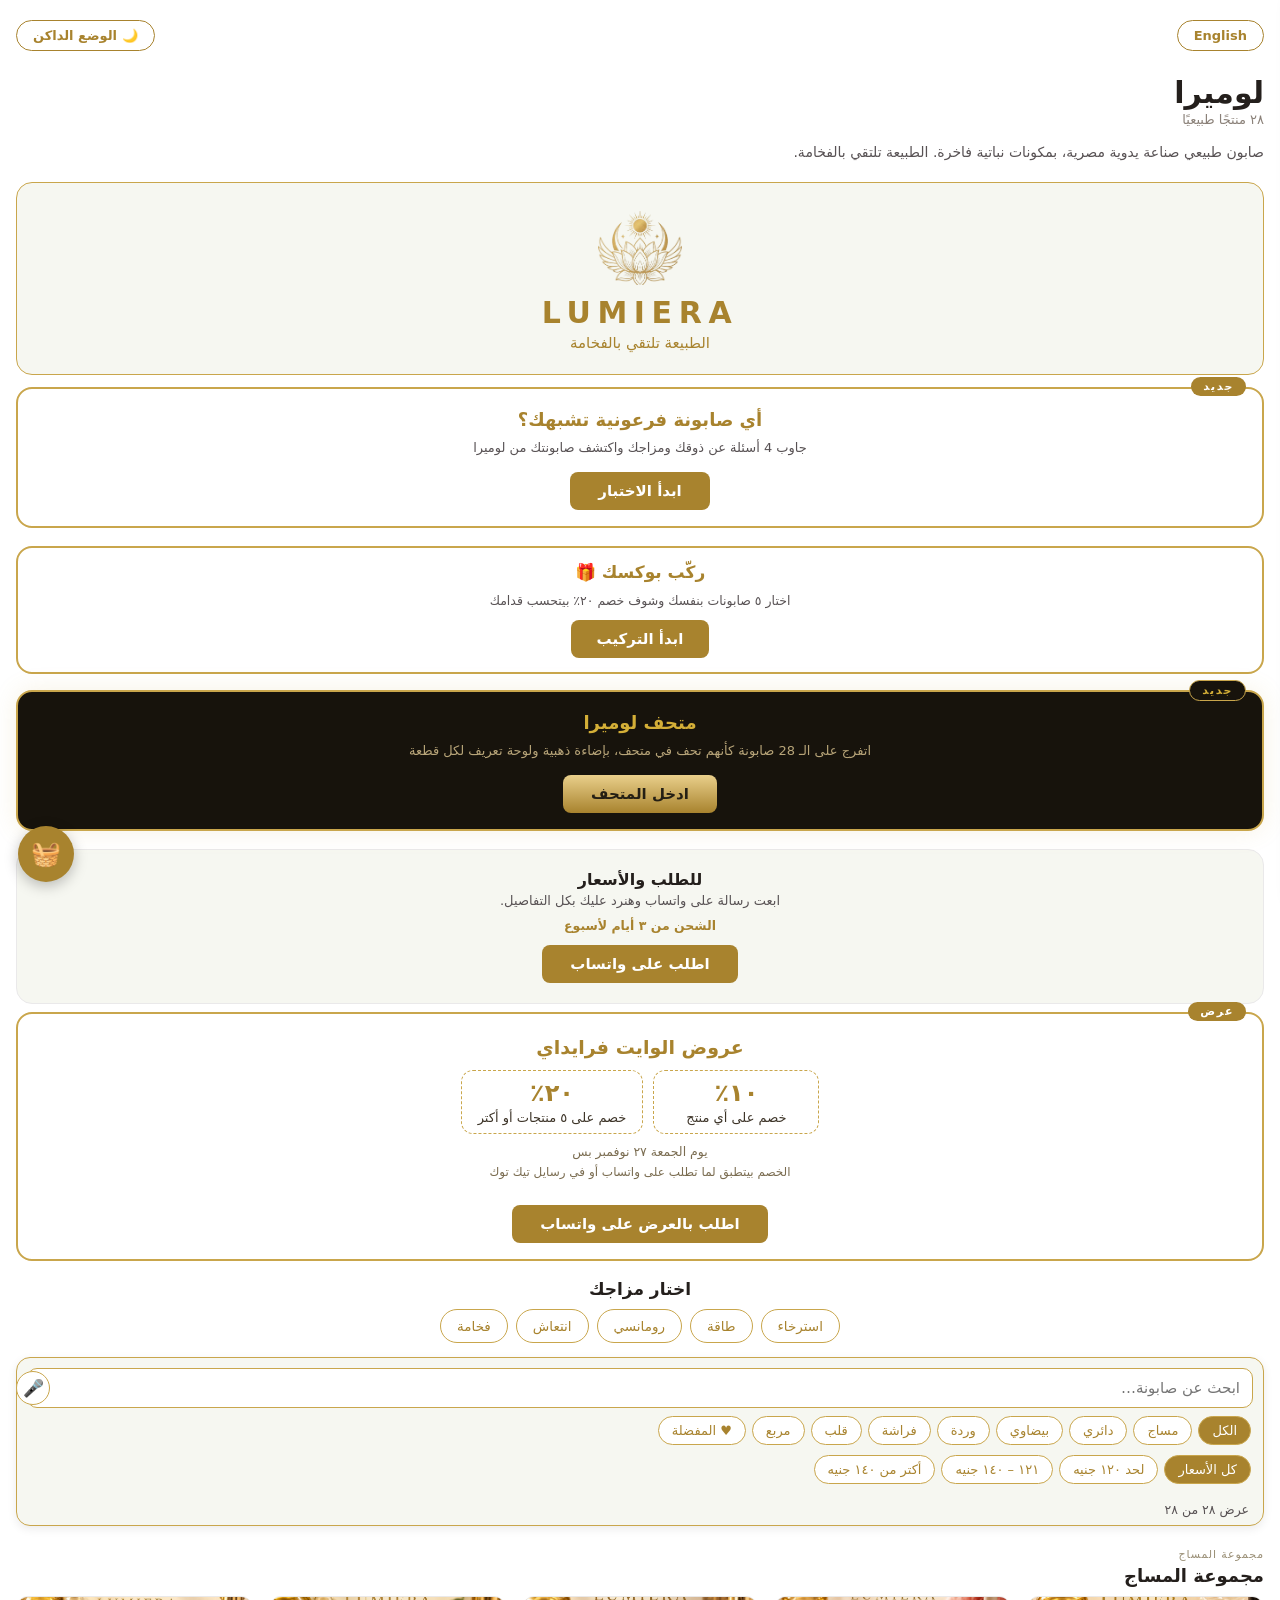
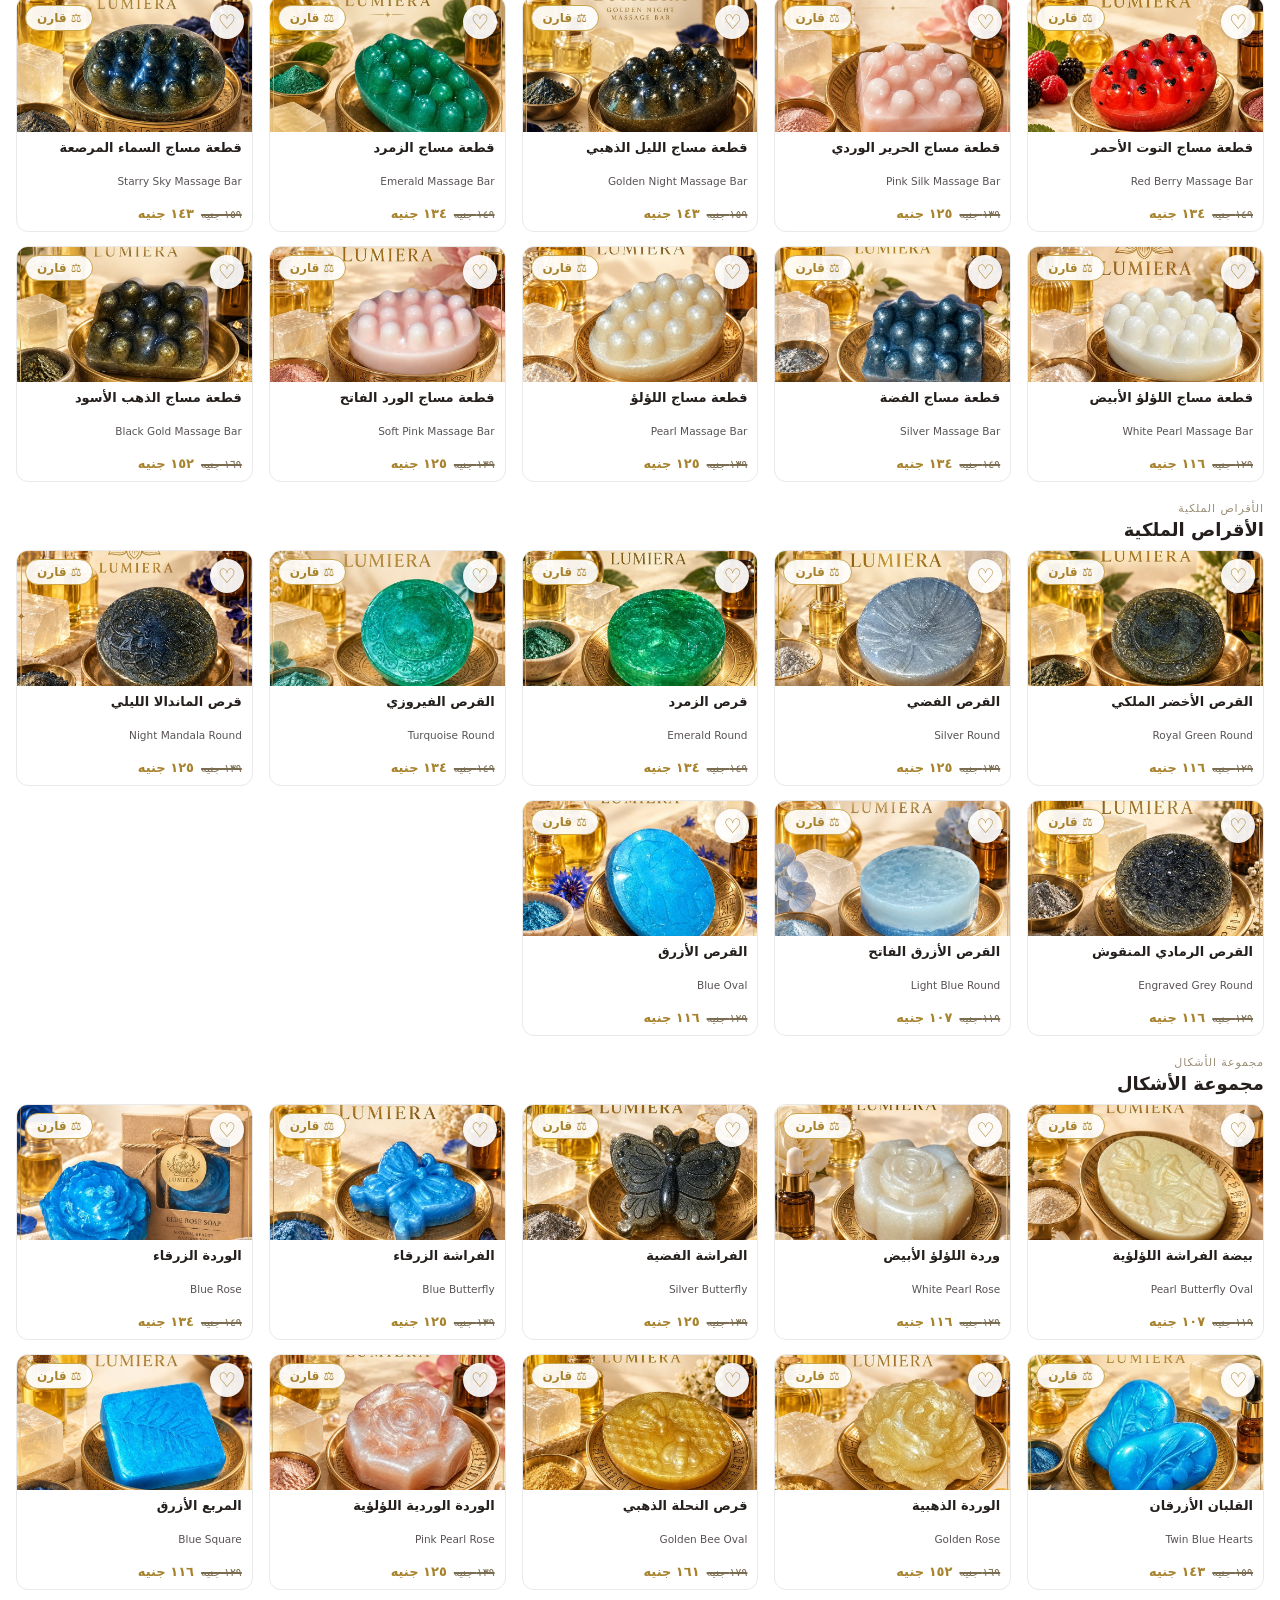
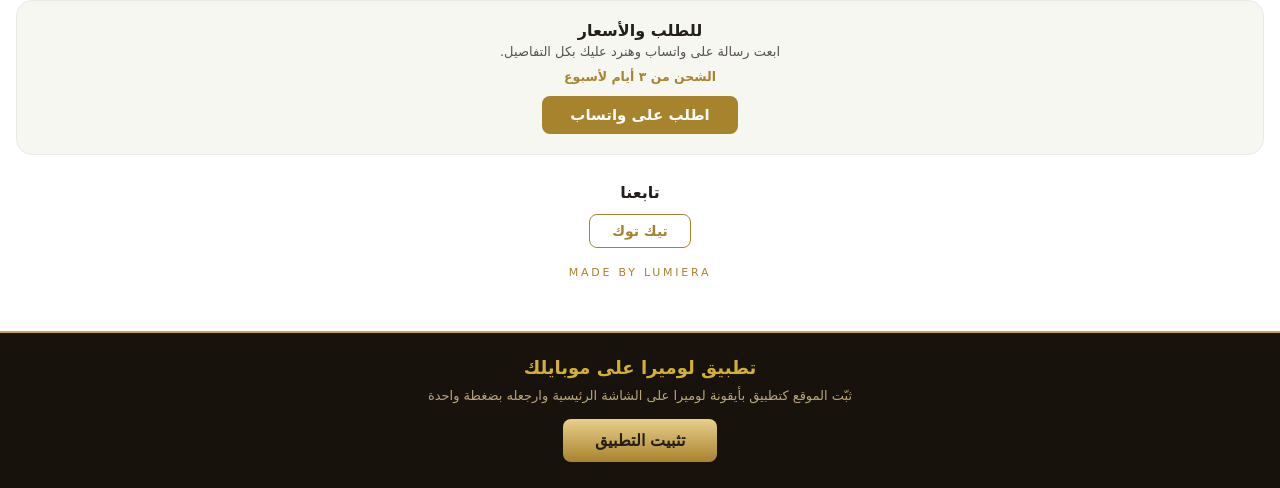
==== commit 8bf97649: "Update index.html" ====
--- a/index.html
+++ b/index.html
@@ -50,6 +50,7 @@
   <script defer src="./assets/extras.js?v=1"></script>
   <script defer src="./assets/quickview.js?v=3"></script>
   <script defer src="./assets/compare.js?v=1"></script>
+  <script defer src="./assets/handview.js?v=1"></script>
 </head>
 <body>
 <noscript><h1>لوميرا | LUMIERA - صابون طبيعي هاند ميد مصري</h1><p>لوميرا صابون طبيعي صناعة يدوية مصرية 100% بمكونات نباتية فاخرة مثل اللبان ولوتس النيل والمورينجا والفحم. اطلب عبر واتساب. Lumiera makes handmade natural Egyptian soap bars.</p><p><a href="./quiz.html">اختبار البشرة</a> | <a href="./museum.html">متحف لوميرا</a> | <a href="https://www.tiktok.com/@lumiera_beauty1">TikTok</a></p></noscript>
@@ -128,6 +129,7 @@
   <script defer src="./assets/extras.js?v=1"></script>
   <script defer src="./assets/quickview.js?v=3"></script>
   <script defer src="./assets/compare.js?v=1"></script>
+  <script defer src="./assets/handview.js?v=1"></script>
 </head>
 <body>
 <div id="root"></div>
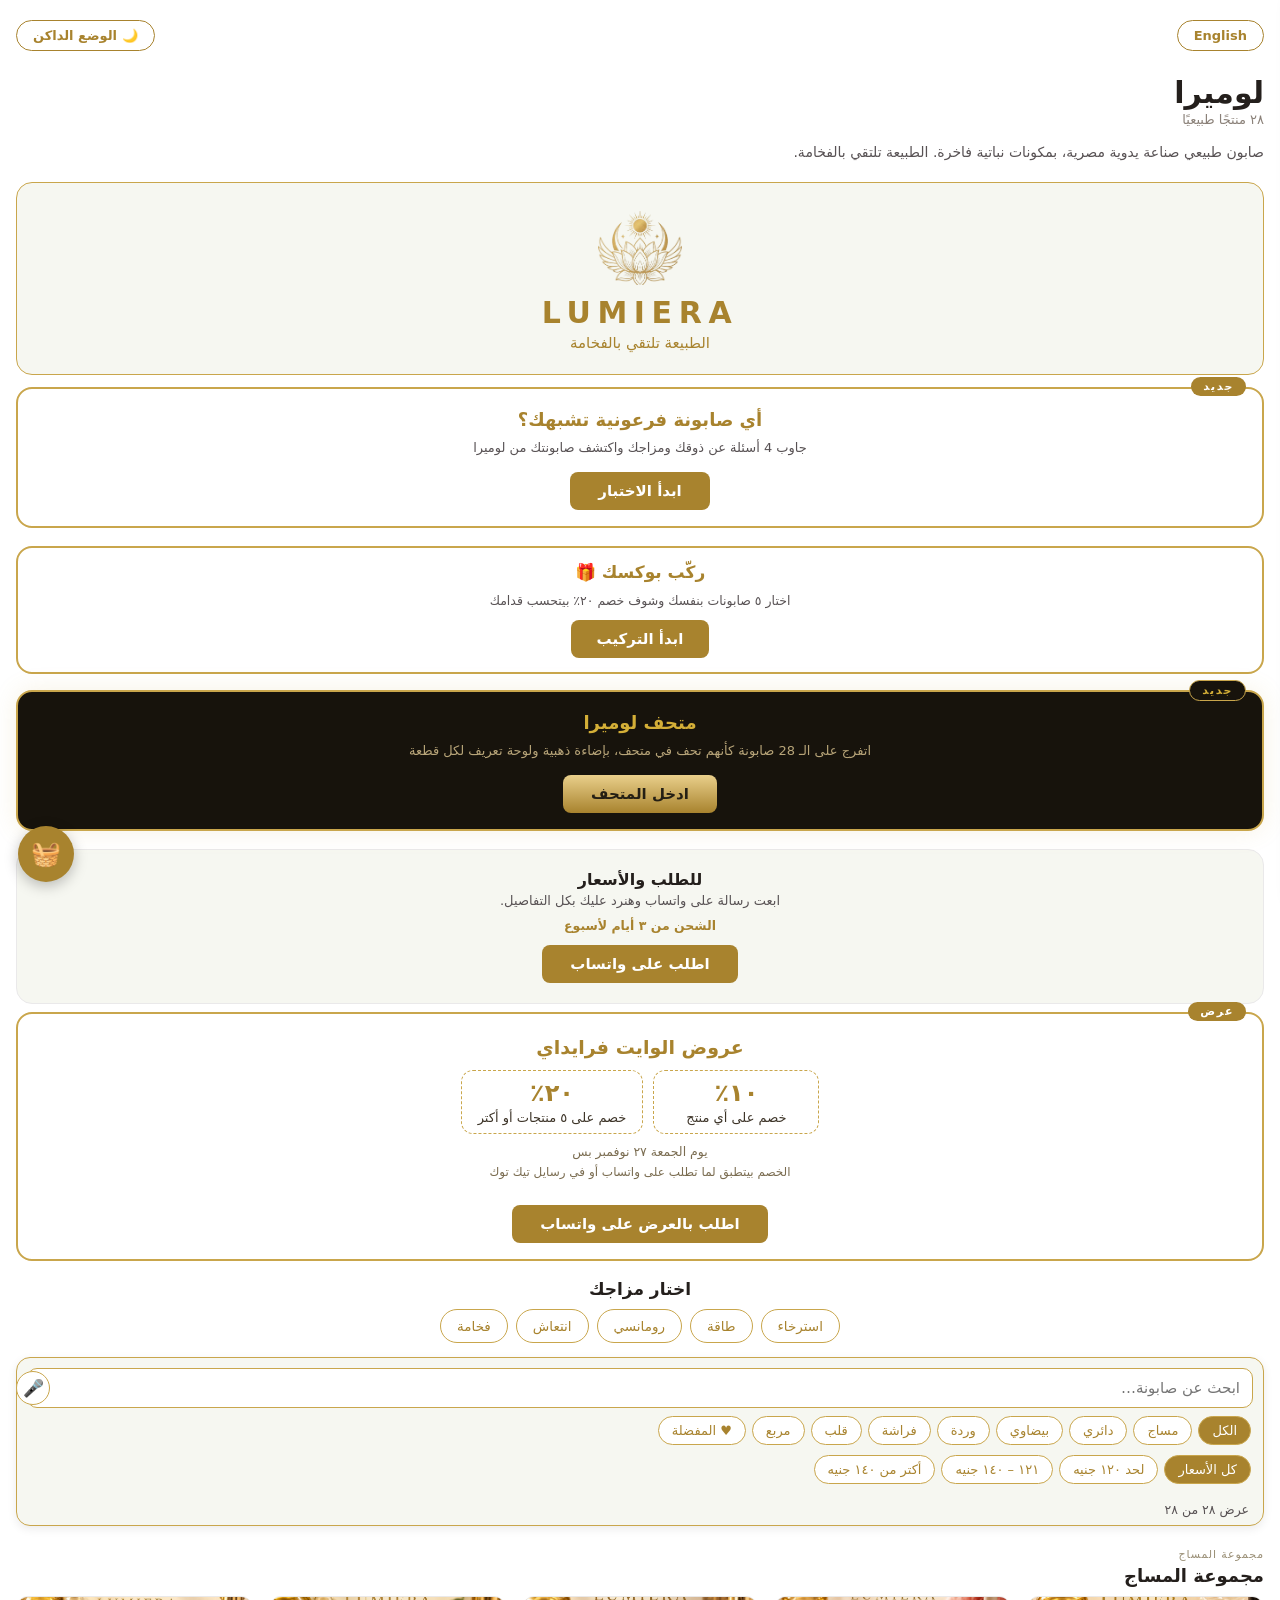
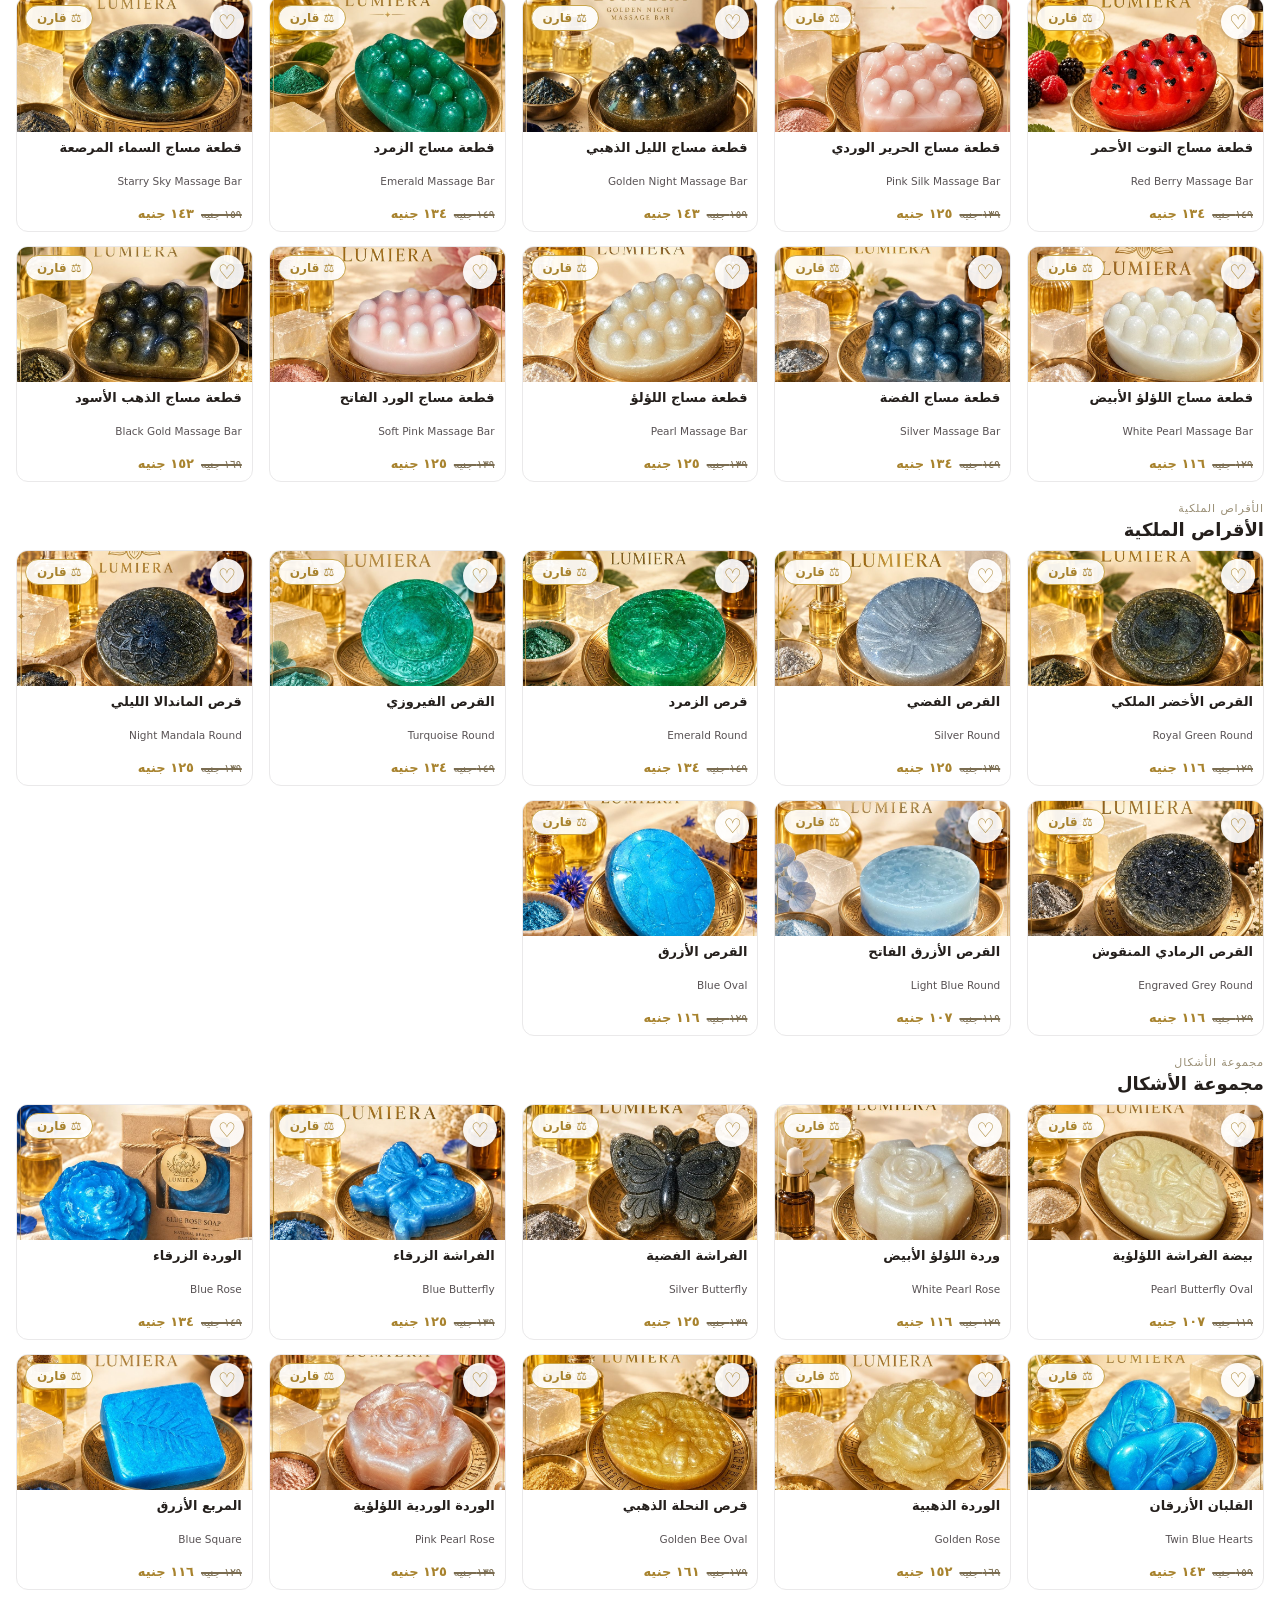
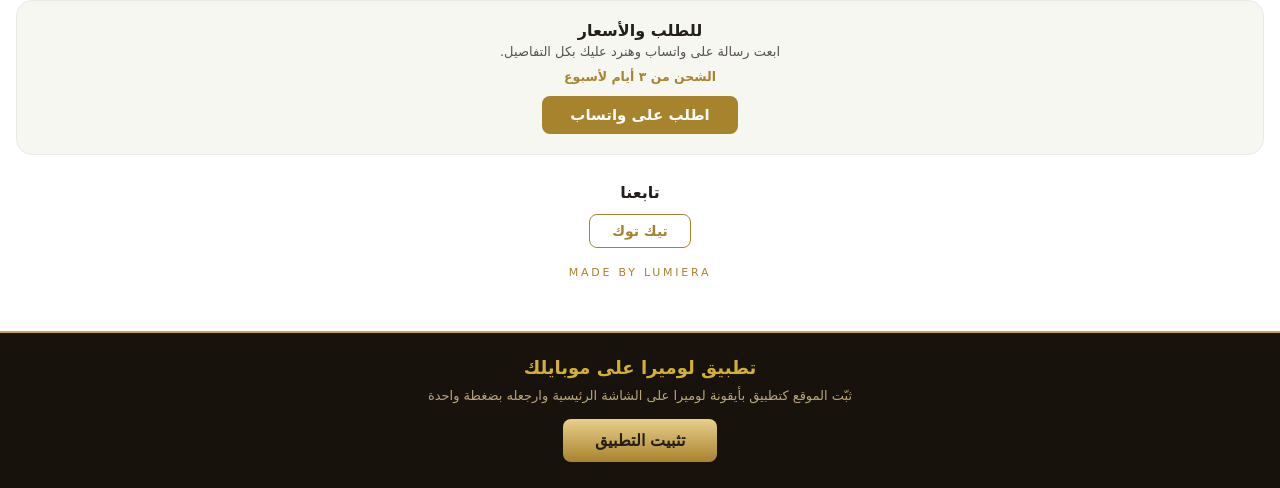
==== commit 738548a3: "Update index.html" ====
--- a/index.html
+++ b/index.html
@@ -50,7 +50,7 @@
   <script defer src="./assets/extras.js?v=1"></script>
   <script defer src="./assets/quickview.js?v=3"></script>
   <script defer src="./assets/compare.js?v=1"></script>
-  <script defer src="./assets/handview.js?v=1"></script>
+  <script defer src="./assets/handview.js?v=2"></script>
 </head>
 <body>
 <noscript><h1>لوميرا | LUMIERA - صابون طبيعي هاند ميد مصري</h1><p>لوميرا صابون طبيعي صناعة يدوية مصرية 100% بمكونات نباتية فاخرة مثل اللبان ولوتس النيل والمورينجا والفحم. اطلب عبر واتساب. Lumiera makes handmade natural Egyptian soap bars.</p><p><a href="./quiz.html">اختبار البشرة</a> | <a href="./museum.html">متحف لوميرا</a> | <a href="https://www.tiktok.com/@lumiera_beauty1">TikTok</a></p></noscript>
@@ -129,7 +129,7 @@
   <script defer src="./assets/extras.js?v=1"></script>
   <script defer src="./assets/quickview.js?v=3"></script>
   <script defer src="./assets/compare.js?v=1"></script>
-  <script defer src="./assets/handview.js?v=1"></script>
+  <script defer src="./assets/handview.js?v=2"></script>
 </head>
 <body>
 <div id="root"></div>
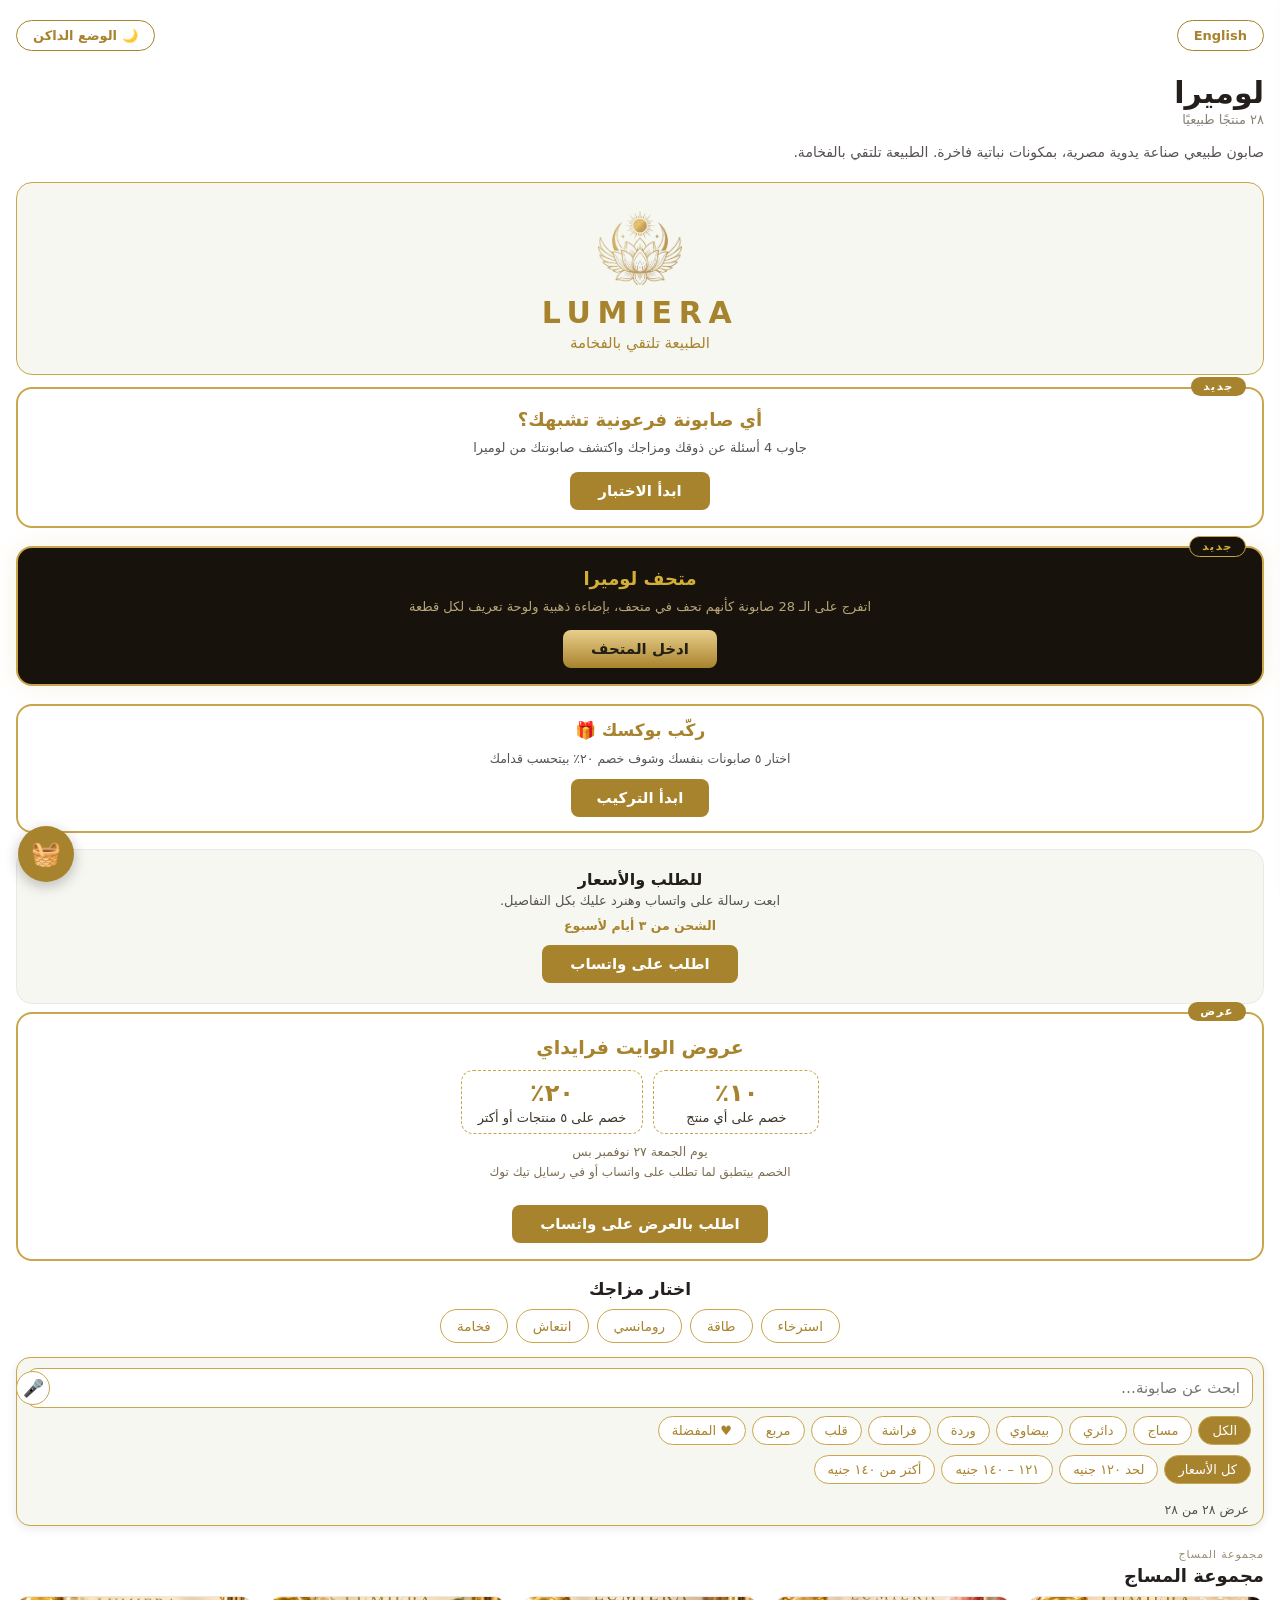
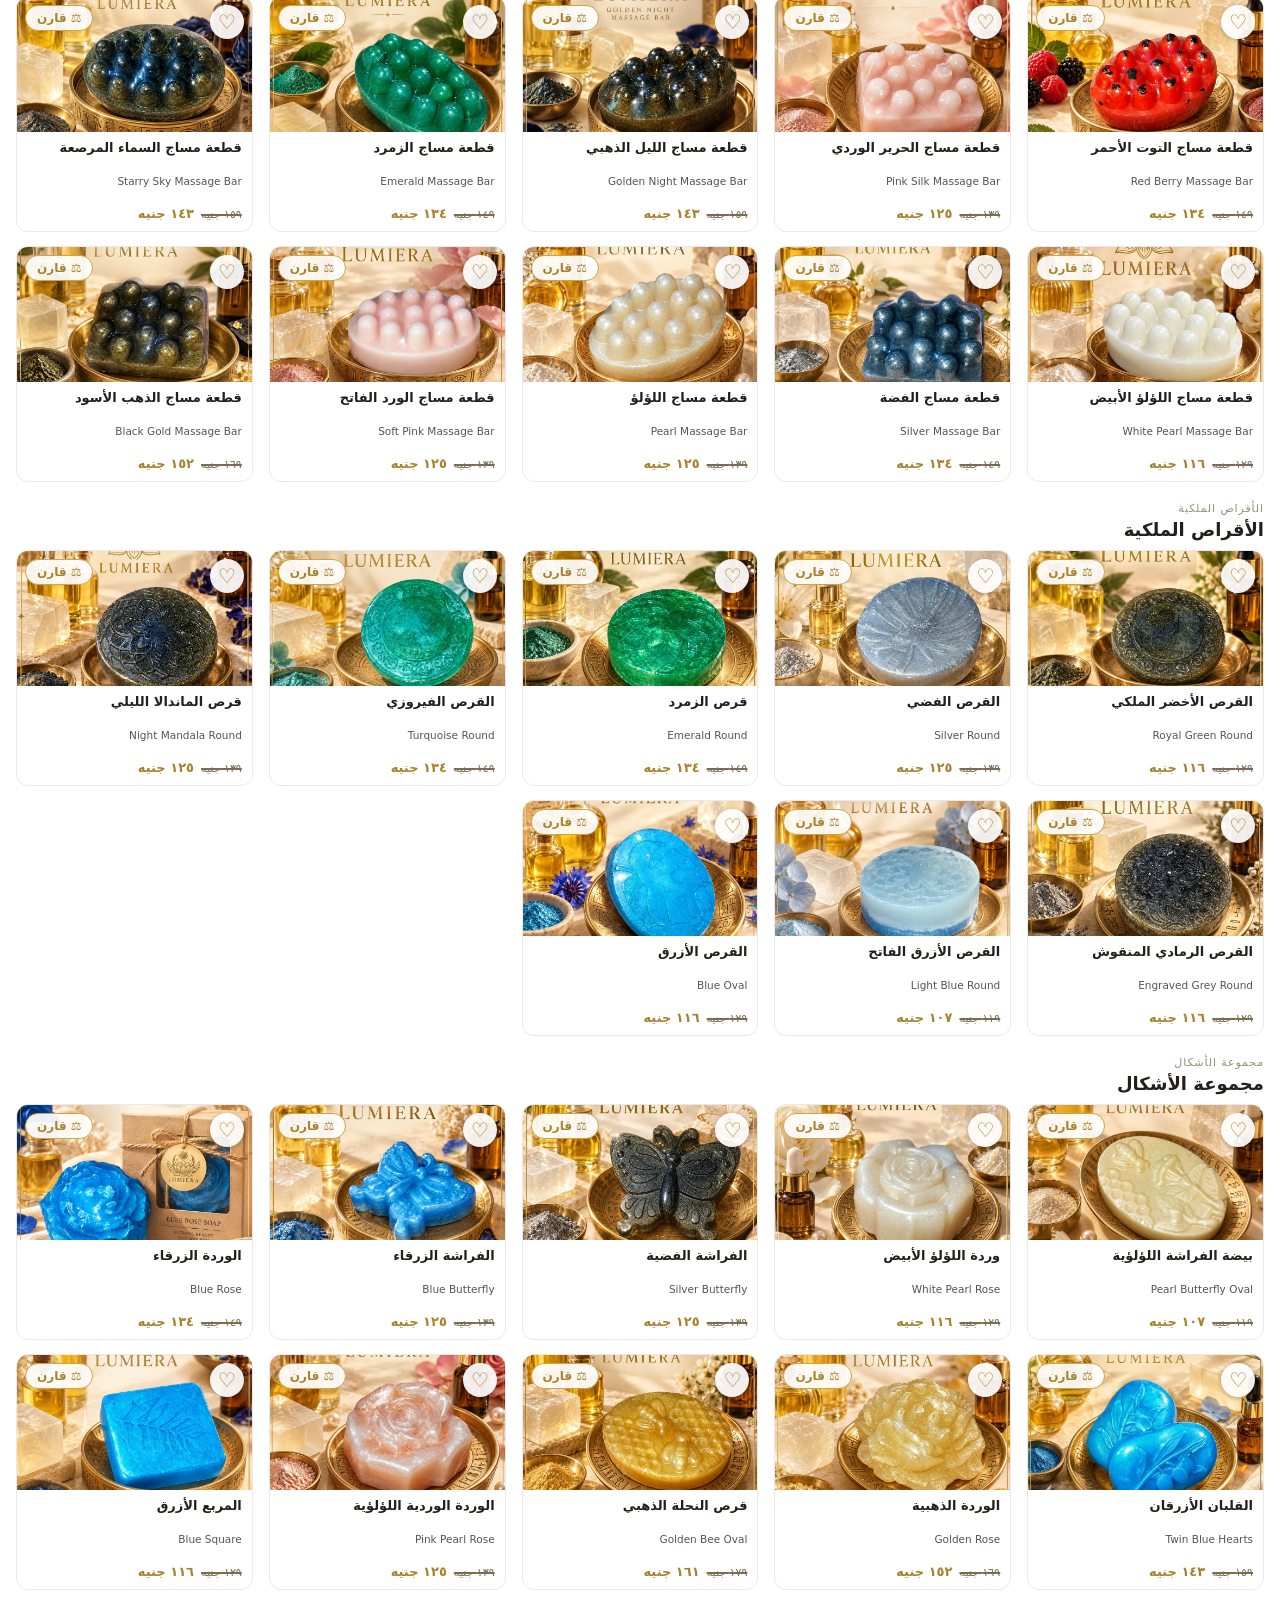
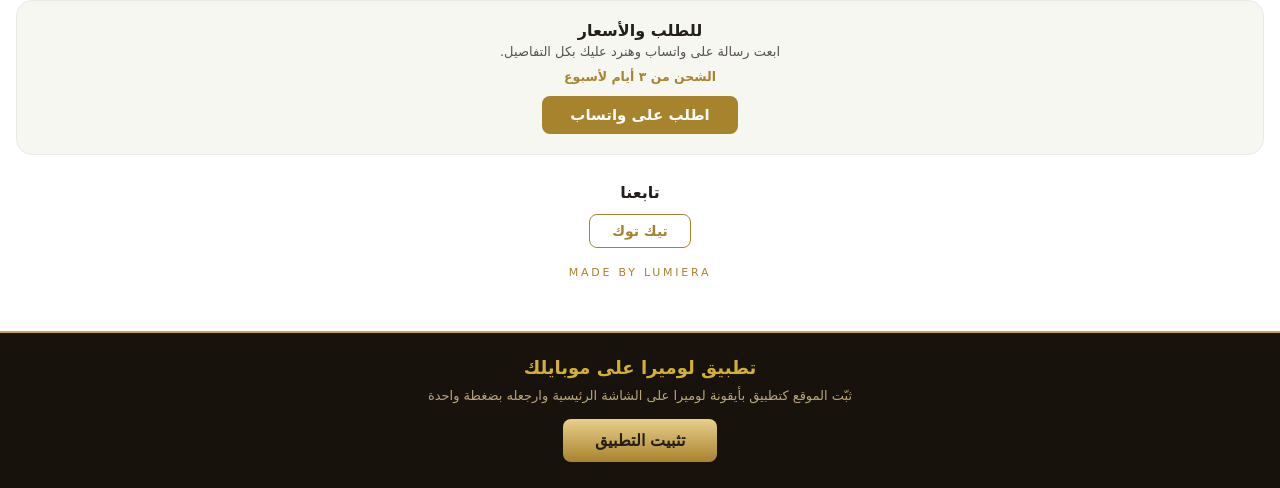
==== commit 92743692: "Update index.html" ====
--- a/index.html
+++ b/index.html
@@ -50,7 +50,7 @@
   <script defer src="./assets/extras.js?v=1"></script>
   <script defer src="./assets/quickview.js?v=3"></script>
   <script defer src="./assets/compare.js?v=1"></script>
-  <script defer src="./assets/handview.js?v=2"></script>
+  <script defer src="./assets/handview.js?v=3"></script>
 </head>
 <body>
 <noscript><h1>لوميرا | LUMIERA - صابون طبيعي هاند ميد مصري</h1><p>لوميرا صابون طبيعي صناعة يدوية مصرية 100% بمكونات نباتية فاخرة مثل اللبان ولوتس النيل والمورينجا والفحم. اطلب عبر واتساب. Lumiera makes handmade natural Egyptian soap bars.</p><p><a href="./quiz.html">اختبار البشرة</a> | <a href="./museum.html">متحف لوميرا</a> | <a href="https://www.tiktok.com/@lumiera_beauty1">TikTok</a></p></noscript>
@@ -129,7 +129,7 @@
   <script defer src="./assets/extras.js?v=1"></script>
   <script defer src="./assets/quickview.js?v=3"></script>
   <script defer src="./assets/compare.js?v=1"></script>
-  <script defer src="./assets/handview.js?v=2"></script>
+  <script defer src="./assets/handview.js?v=3"></script>
 </head>
 <body>
 <div id="root"></div>
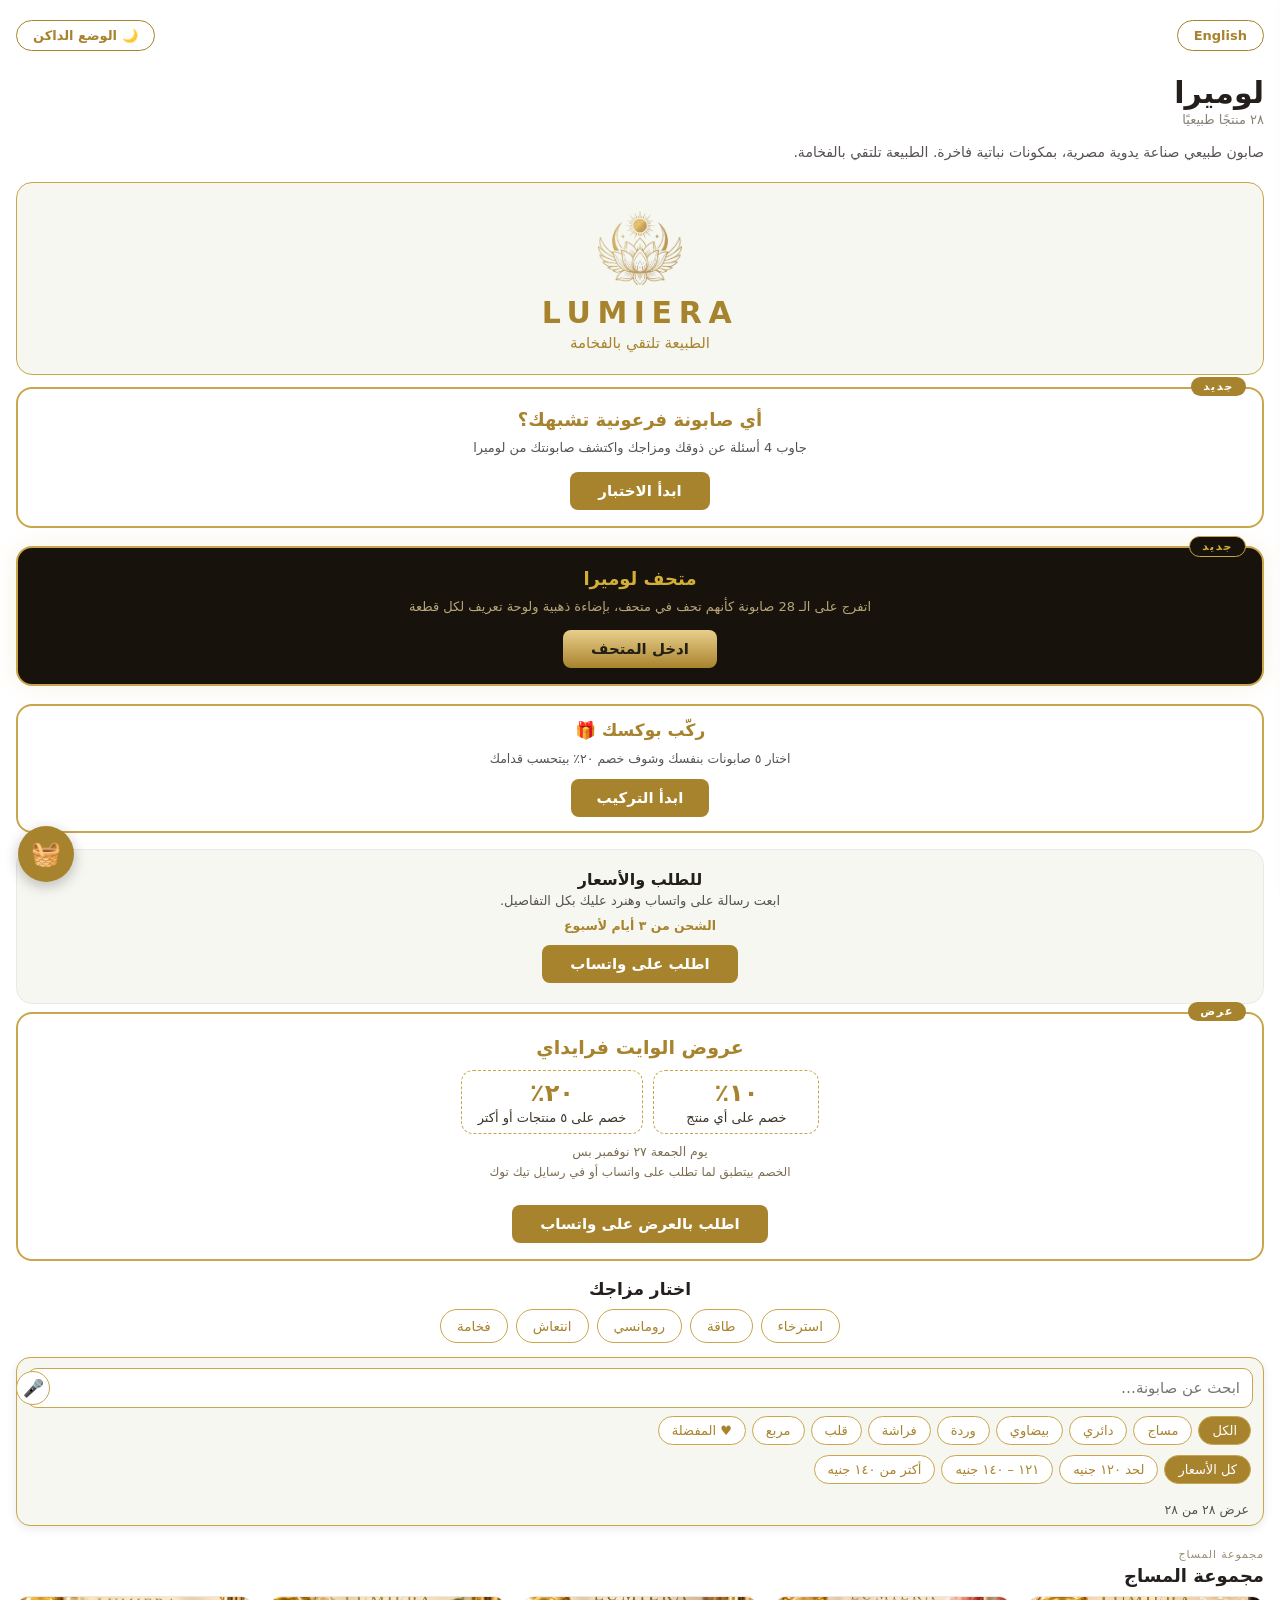
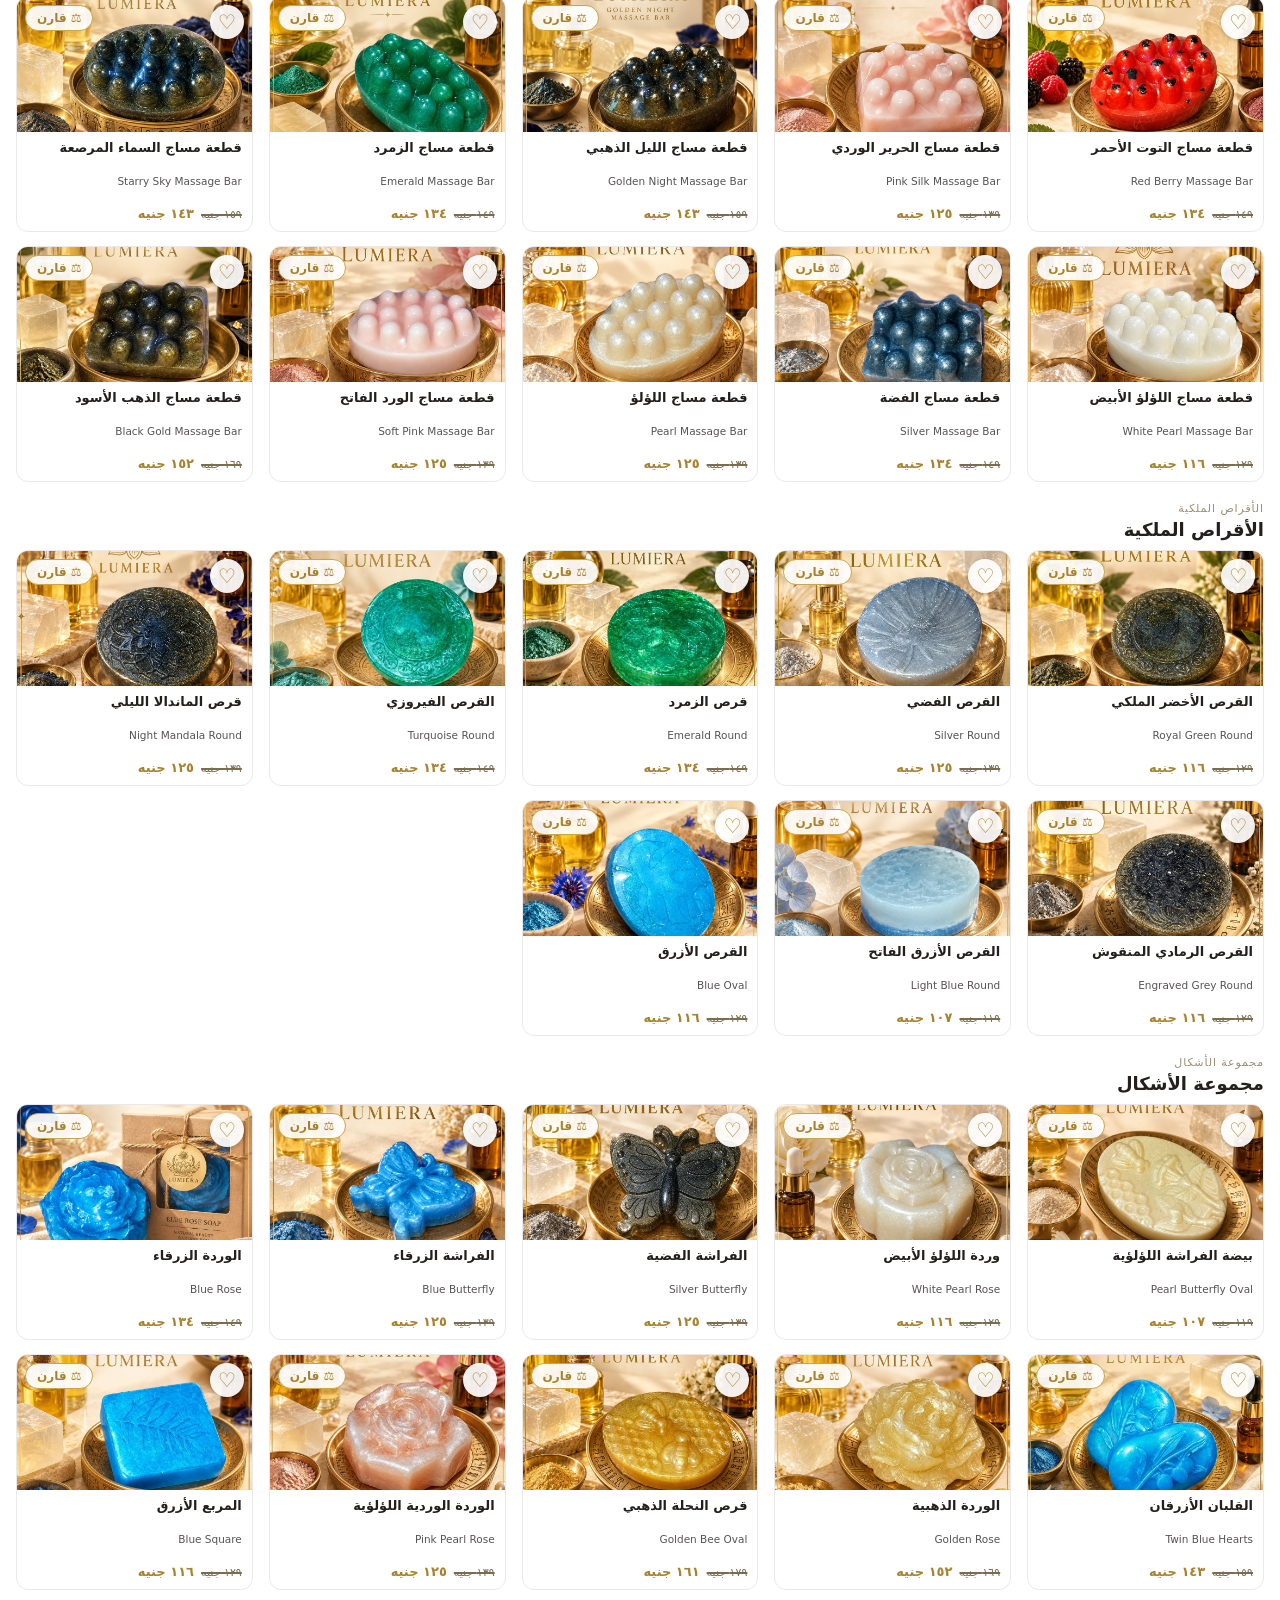
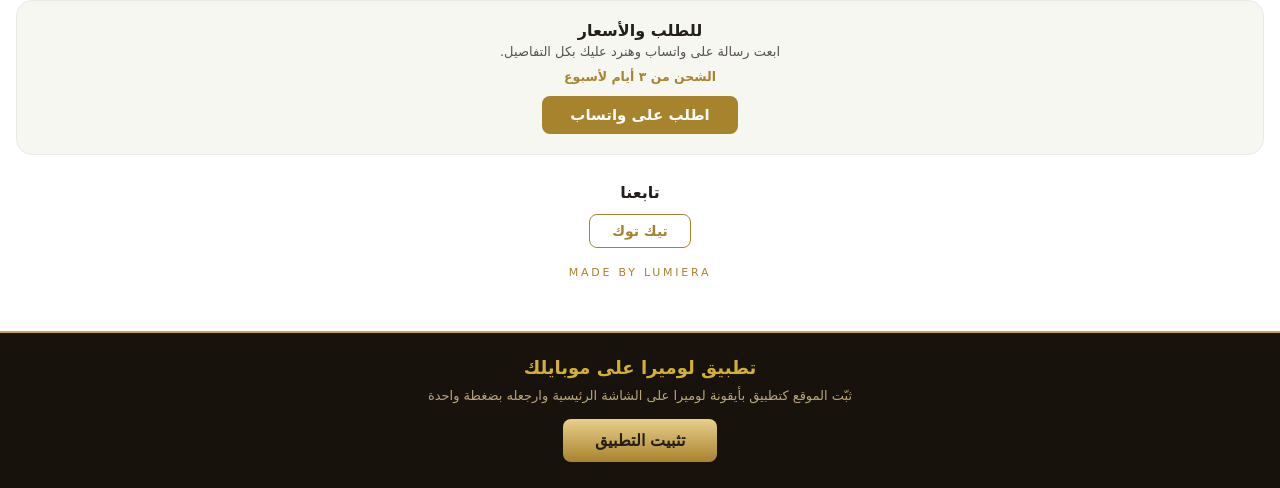
==== commit 20850857: "Update index.html" ====
--- a/index.html
+++ b/index.html
@@ -46,92 +46,14 @@
   <link rel="stylesheet" crossorigin href="./assets/index-NPimmlz0.css">
   <link rel="stylesheet" href="./assets/cart.css?v=3">
   <script defer src="./assets/cart.js?v=7"></script>
-  <script defer src="./assets/features.js?v=4"></script>
-  <script defer src="./assets/extras.js?v=1"></script>
+  <script defer src="./assets/features.js?v=5"></script>
+  <script defer src="./assets/extras.js?v=2"></script>
   <script defer src="./assets/quickview.js?v=3"></script>
   <script defer src="./assets/compare.js?v=1"></script>
-  <script defer src="./assets/handview.js?v=3"></script>
+  <script defer src="./assets/handview.js?v=4"></script>
 </head>
 <body>
 <noscript><h1>لوميرا | LUMIERA - صابون طبيعي هاند ميد مصري</h1><p>لوميرا صابون طبيعي صناعة يدوية مصرية 100% بمكونات نباتية فاخرة مثل اللبان ولوتس النيل والمورينجا والفحم. اطلب عبر واتساب. Lumiera makes handmade natural Egyptian soap bars.</p><p><a href="./quiz.html">اختبار البشرة</a> | <a href="./museum.html">متحف لوميرا</a> | <a href="https://www.tiktok.com/@lumiera_beauty1">TikTok</a></p></noscript>
-<div id="root"></div>
-<script>
-(function(){
-  function lg(){try{return localStorage.getItem('lum-lang')==='en'?'en':'ar';}catch(e){return 'ar';}}
-  var T={ar:{badge:'\u062c\u062f\u064a\u062f',title:'\u0623\u064a \u0635\u0627\u0628\u0648\u0646\u0629 \u0641\u0631\u0639\u0648\u0646\u064a\u0629 \u062a\u0634\u0628\u0647\u0643\u061f',text:'\u062c\u0627\u0648\u0628 4 \u0623\u0633\u0626\u0644\u0629 \u0639\u0646 \u0630\u0648\u0642\u0643 \u0648\u0645\u0632\u0627\u062c\u0643 \u0648\u0627\u0643\u062a\u0634\u0641 \u0635\u0627\u0628\u0648\u0646\u062a\u0643 \u0645\u0646 \u0644\u0648\u0645\u064a\u0631\u0627',btn:'\u0627\u0628\u062f\u0623 \u0627\u0644\u0627\u062e\u062a\u0628\u0627\u0631'},
-    en:{badge:'NEW',title:'Which Pharaonic soap matches you?',text:'Answer 4 questions about your taste and mood and discover your Lumiera soap',btn:'Start the quiz'}};
-  var G=[['\u0645\u062c\u0645\u0648\u0639\u0629 \u0627\u0644\u0645\u0633\u0627\u062c','Massage Collection'],['\u0627\u0644\u0623\u0642\u0631\u0627\u0635 \u0627\u0644\u0645\u0644\u0643\u064a\u0629','Royal Rounds'],['\u0645\u062c\u0645\u0648\u0639\u0629 \u0627\u0644\u0623\u0634\u0643\u0627\u0644','Shapes Collection']];
-  function groups(){
-    var l=lg();
-    document.querySelectorAll('.file-group-label').forEach(function(p){
-      var t=p.textContent.trim();
-      for(var i=0;i<G.length;i++){
-        if(t===G[i][0]||t===G[i][1]){var w=l==='en'?G[i][1]:G[i][0];if(t!==w)p.textContent=w;}
-      }
-    });
-  }
-  var TM={ar:{badge:'\u062c\u062f\u064a\u062f',title:'\u0645\u062a\u062d\u0641 \u0644\u0648\u0645\u064a\u0631\u0627',text:'\u0627\u062a\u0641\u0631\u062c \u0639\u0644\u0649 \u0627\u0644\u0640 28 \u0635\u0627\u0628\u0648\u0646\u0629 \u0643\u0623\u0646\u0647\u0645 \u062a\u062d\u0641 \u0641\u064a \u0645\u062a\u062d\u0641\u060c \u0628\u0625\u0636\u0627\u0621\u0629 \u0630\u0647\u0628\u064a\u0629 \u0648\u0644\u0648\u062d\u0629 \u062a\u0639\u0631\u064a\u0641 \u0644\u0643\u0644 \u0642\u0637\u0639\u0629',btn:'\u0627\u062f\u062e\u0644 \u0627\u0644\u0645\u062a\u062d\u0641'},
-    en:{badge:'NEW',title:'The LUMIERA Museum',text:'See all 28 soaps displayed like museum pieces, with gold lighting and a plaque for each one',btn:'Enter the museum'}};
-  function insertMuseumBanner(){
-    var hero=document.querySelector('.lum-hero');
-    var d=document.getElementById('museum-promo');
-    var l=lg();
-    if(d){
-      if(d.getAttribute('data-lg')!==l){
-        var t=TM[l];d.setAttribute('data-lg',l);
-        d.querySelector('.museum-promo-badge').textContent=t.badge;
-        d.querySelector('.museum-promo-title').textContent=t.title;
-        d.querySelector('.museum-promo-text').textContent=t.text;
-        d.querySelector('.museum-promo-btn').textContent=t.btn;
-        d.dir=l==='en'?'ltr':'rtl';
-      }
-      return;
-    }
-    if(!hero||!hero.parentNode) return;
-    var t=TM[l];
-    d=document.createElement('div');
-    d.className='museum-promo'; d.id='museum-promo'; d.setAttribute('data-lg',l); d.dir=l==='en'?'ltr':'rtl';
-    d.innerHTML='<span class="museum-promo-badge"></span><div class="museum-promo-title"></div><div class="museum-promo-text"></div><a class="museum-promo-btn" href="./museum.html"></a>';
-<html lang="ar" dir="rtl">
-<head>
-<meta charset="UTF-8" />
-<meta name="viewport" content="width=device-width, initial-scale=1.0, viewport-fit=cover" />
-<title>لوميرا | LUMIERA</title>
-<meta name="description" content="صابون طبيعي صناعة يدوية مصرية، بمكونات نباتية فاخرة. الطبيعة تلتقي بالفخامة." />
-<link rel="manifest" href="./manifest.json" />
-<meta name="theme-color" content="#a8832e" />
-<meta name="mobile-web-app-capable" content="yes" />
-<meta name="apple-mobile-web-app-capable" content="yes" />
-<meta name="apple-mobile-web-app-title" content="لوميرا" />
-<link rel="apple-touch-icon" href="[data-uri]" />
-<link rel="icon" type="image/svg+xml" href="./icon.svg" />
-<script defer src="./install.js"></script>
-<style>html,body{background:#f6f7f1;margin:0}#root{max-width:none!important;padding:0!important}.file-card{border:0!important;border-radius:0!important;box-shadow:none!important;min-height:100vh;box-sizing:border-box}</style>
-<style>
-.quiz-promo{position:relative;border:2px solid #c9a64c;border-radius:16px;background:#fff;padding:18px 14px 16px;margin:12px 0 18px;text-align:center}
-.lum-dark .quiz-promo{background:#241f14}
-.quiz-promo-badge{position:absolute;top:-12px;inset-inline-start:16px;background:#a8832e;color:#fff;font-size:11px;font-weight:700;letter-spacing:1.5px;padding:3px 12px;border-radius:999px}
-.quiz-promo-title{font-size:18px;font-weight:700;color:#a8832e;margin:2px 0 6px}
-.quiz-promo-text{color:#585254;font-size:13px;line-height:1.8;margin-bottom:4px}
-.lum-dark .quiz-promo-text{color:#c9b68a}
-.quiz-promo-btn{display:inline-block;background:#a8832e;color:#fff;border-radius:8px;padding:10px 28px;margin-top:8px;font-weight:600;font-size:15px;text-decoration:none}
-.museum-promo{position:relative;border:2px solid #c9a64c;border-radius:16px;background:#17130c;padding:18px 14px 16px;margin:0 0 18px;text-align:center;box-shadow:0 0 24px rgba(201,166,76,.15)}
-.museum-promo-badge{position:absolute;top:-12px;inset-inline-start:16px;background:#17130c;border:1px solid #c9a64c;color:#d4af37;font-size:11px;font-weight:700;letter-spacing:1.5px;padding:3px 12px;border-radius:999px}
-.museum-promo-title{font-size:18px;font-weight:700;color:#d4af37;margin:2px 0 6px}
-.museum-promo-text{color:#b8a579;font-size:13px;line-height:1.8;margin-bottom:4px}
-.museum-promo-btn{display:inline-block;background:linear-gradient(180deg,#e9cf8b,#a8832e);color:#241f14;border-radius:8px;padding:10px 28px;margin-top:8px;font-weight:700;font-size:15px;text-decoration:none}
-</style>
-  <script type="module" crossorigin src="./assets/index-Bsr9x541.js"></script>
-  <link rel="stylesheet" crossorigin href="./assets/index-NPimmlz0.css">
-  <link rel="stylesheet" href="./assets/cart.css?v=3">
-  <script defer src="./assets/cart.js?v=7"></script>
-  <script defer src="./assets/features.js?v=4"></script>
-  <script defer src="./assets/extras.js?v=1"></script>
-  <script defer src="./assets/quickview.js?v=3"></script>
-  <script defer src="./assets/compare.js?v=1"></script>
-  <script defer src="./assets/handview.js?v=3"></script>
-</head>
-<body>
 <div id="root"></div>
 <script>
 (function(){
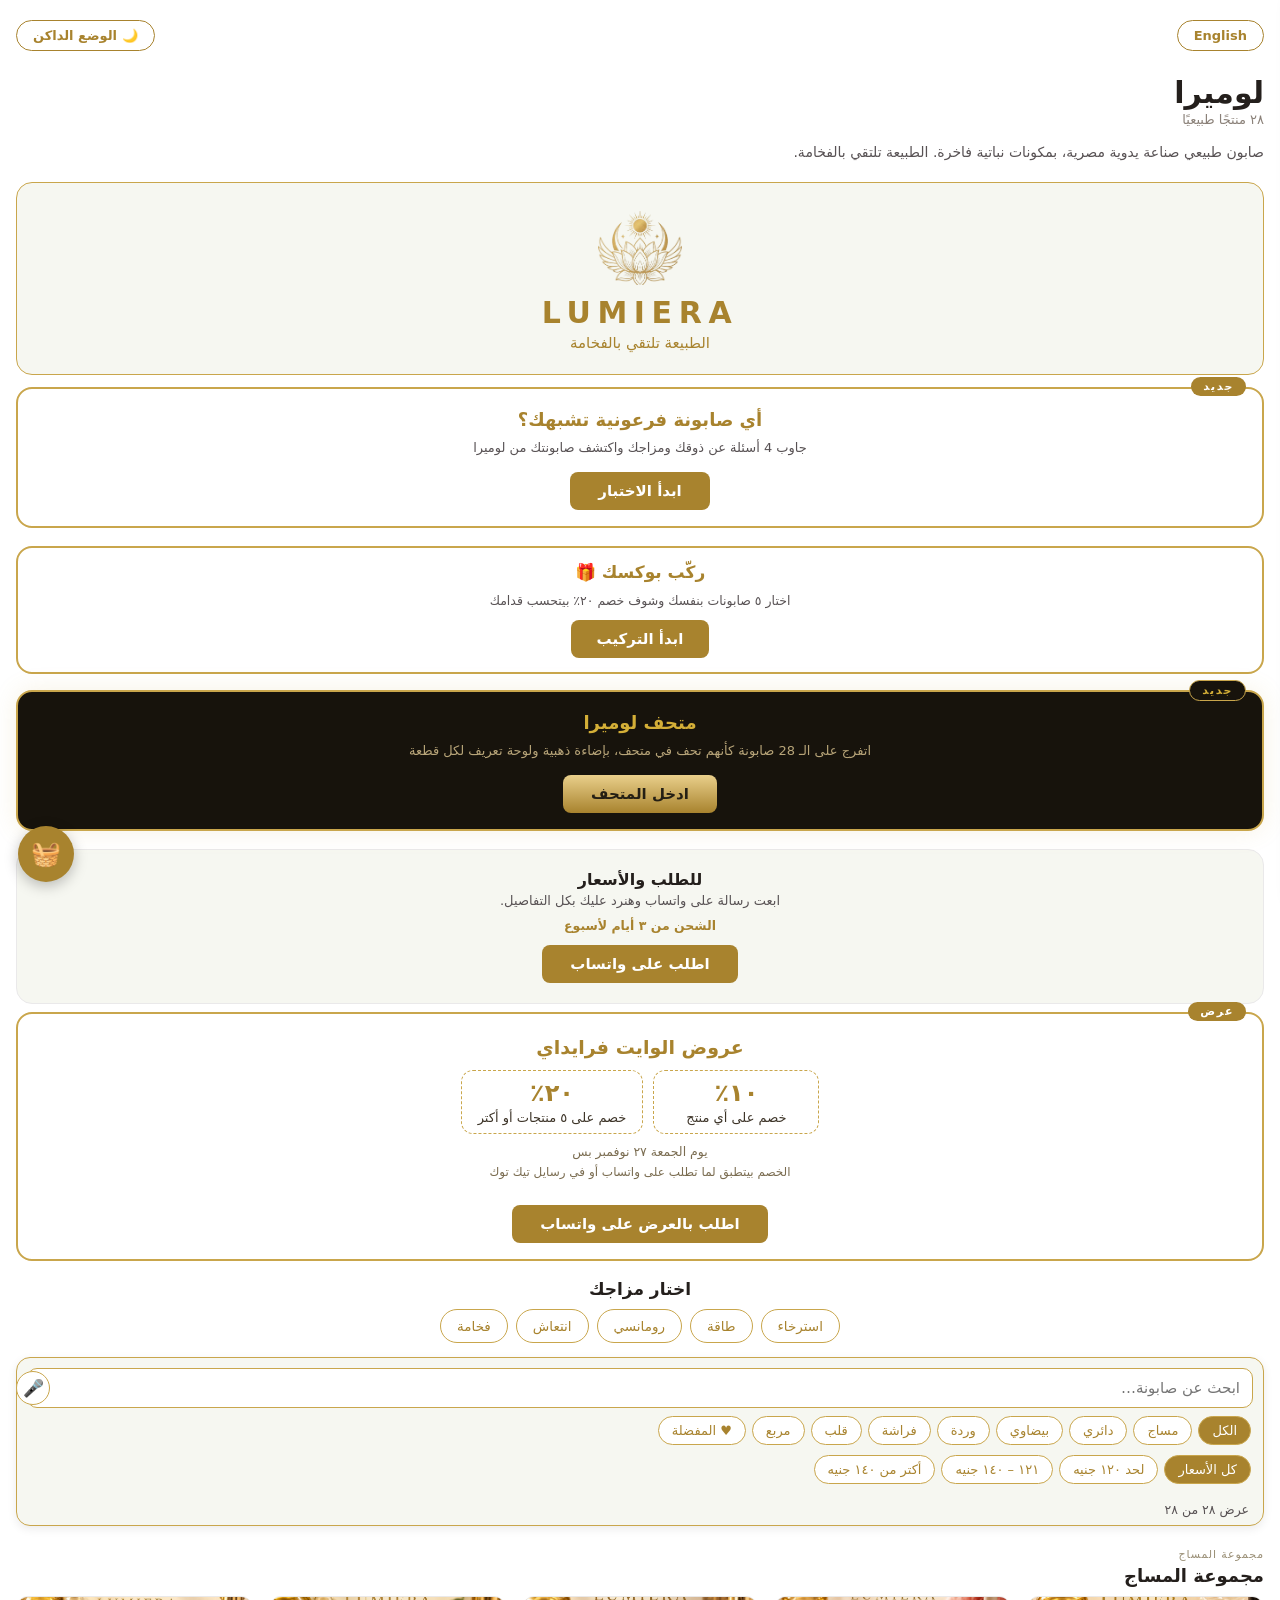
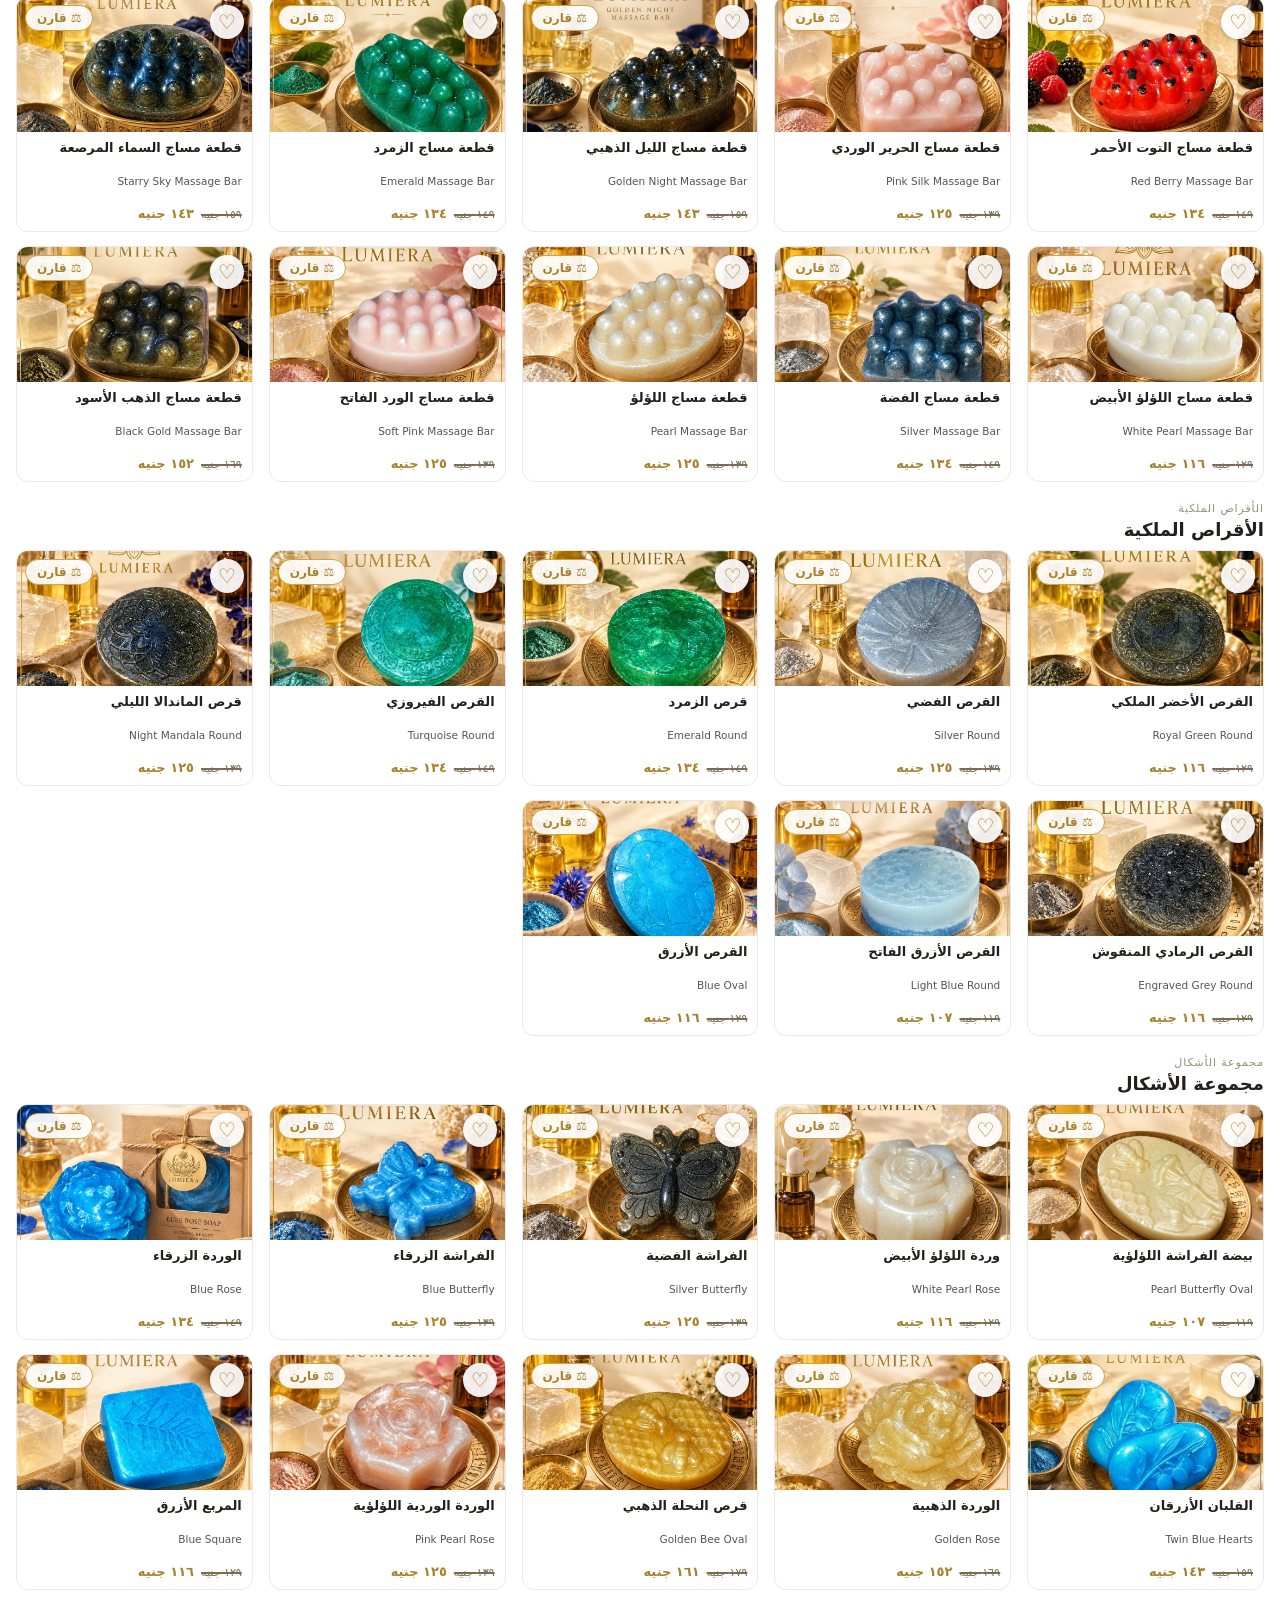
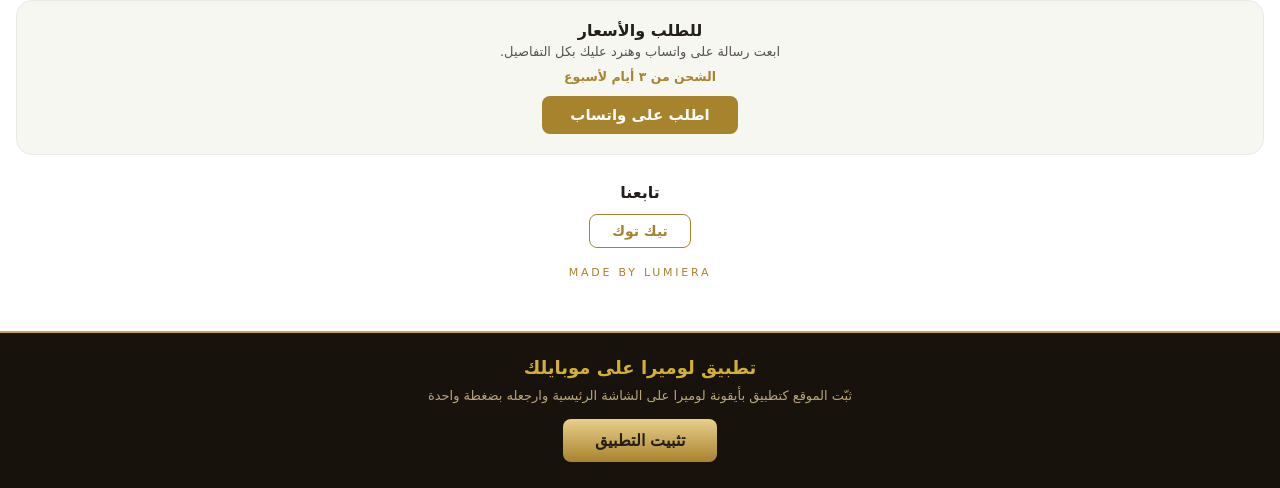
==== commit 963c250f: "Update index.html" ====
--- a/index.html
+++ b/index.html
@@ -27,7 +27,7 @@
 <link rel="apple-touch-icon" href="[data-uri]" />
 <link rel="icon" type="image/svg+xml" href="./icon.svg" />
 <script defer src="./install.js"></script>
-<style>html,body{background:#f6f7f1;margin:0}#root{max-width:none!important;padding:0!important}.file-card{border:0!important;border-radius:0!important;box-shadow:none!important;min-height:100vh;box-sizing:border-box}</style>
+<style>html,body{background:#f6f7f1;margin:0;overflow-x:hidden;max-width:100%}#root{max-width:none!important;padding:0!important}.file-card{border:0!important;border-radius:0!important;box-shadow:none!important;min-height:100vh;box-sizing:border-box}</style>
 <style>
 .quiz-promo{position:relative;border:2px solid #c9a64c;border-radius:16px;background:#fff;padding:18px 14px 16px;margin:12px 0 18px;text-align:center}
 .lum-dark .quiz-promo{background:#241f14}
@@ -48,7 +48,7 @@
   <script defer src="./assets/cart.js?v=7"></script>
   <script defer src="./assets/features.js?v=5"></script>
   <script defer src="./assets/extras.js?v=2"></script>
-  <script defer src="./assets/quickview.js?v=3"></script>
+  <script defer src="./assets/quickview.js?v=4"></script>
   <script defer src="./assets/compare.js?v=1"></script>
   <script defer src="./assets/handview.js?v=4"></script>
 </head>
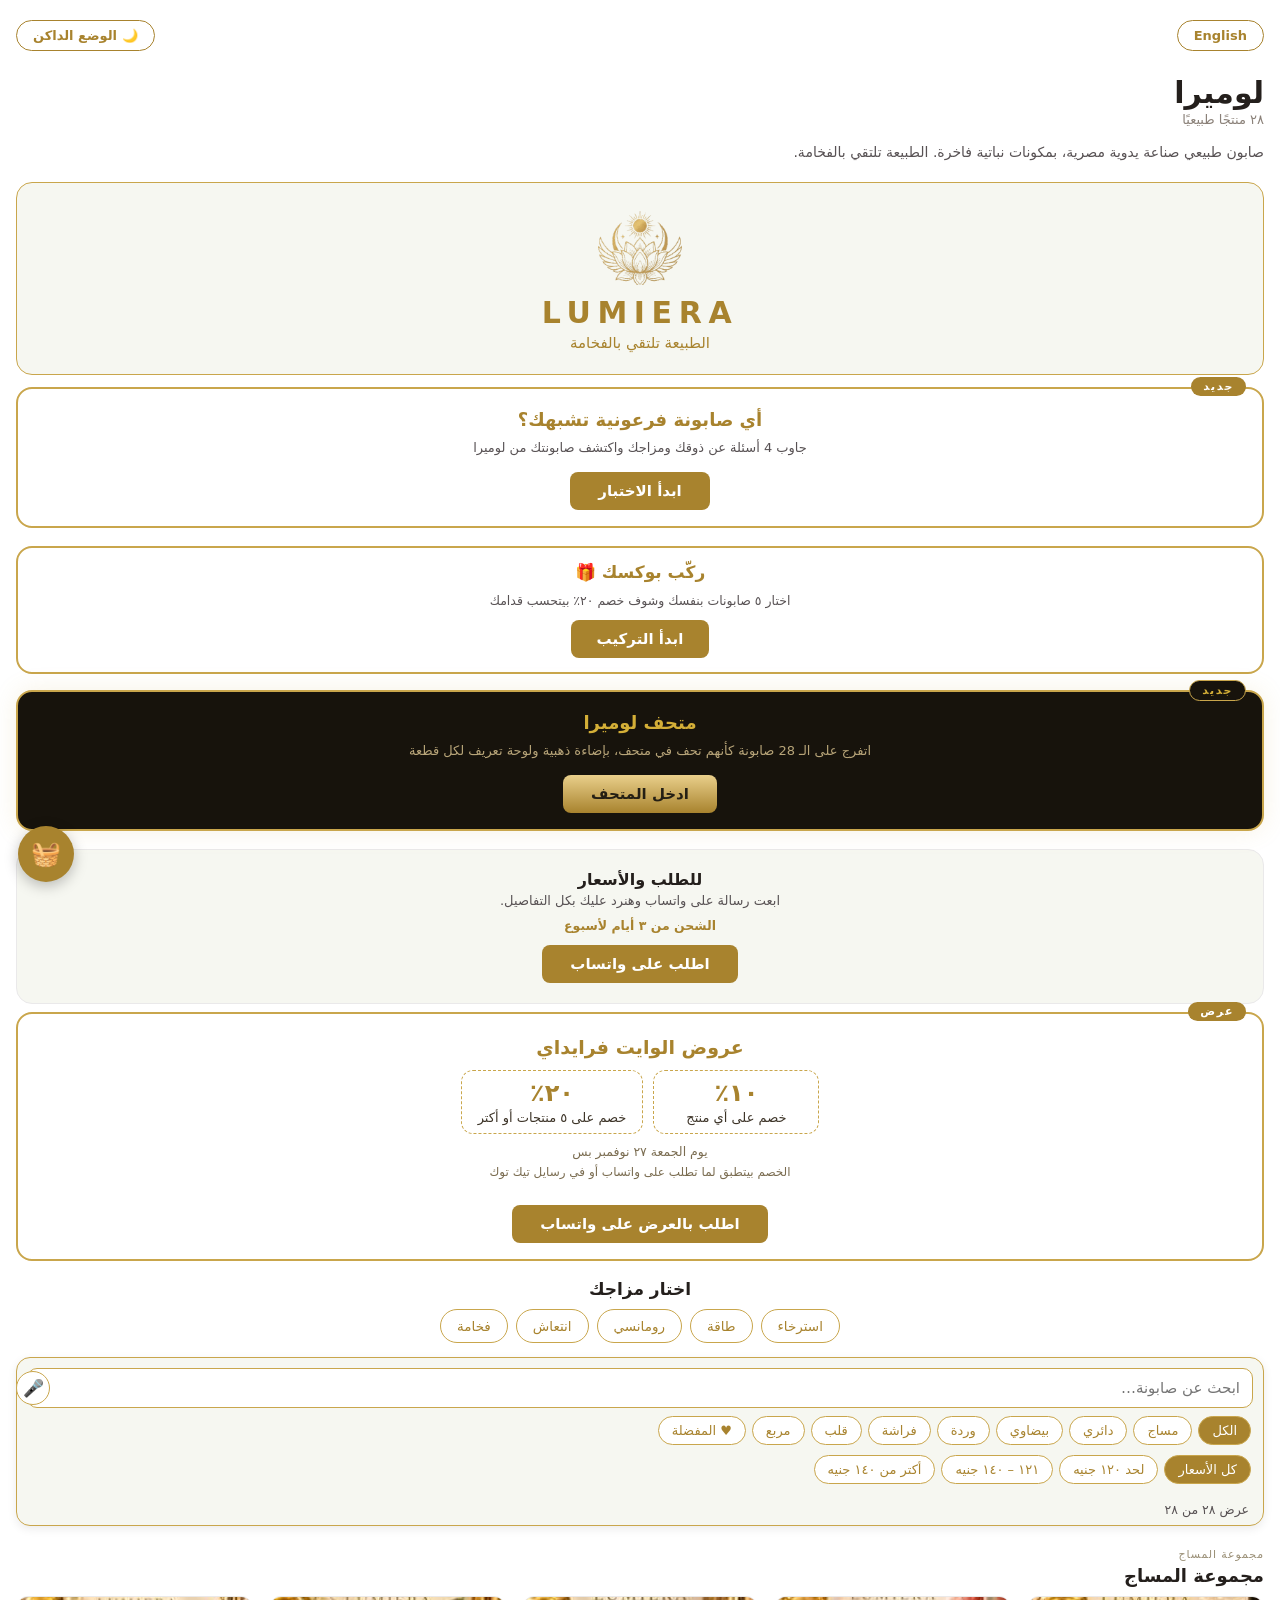
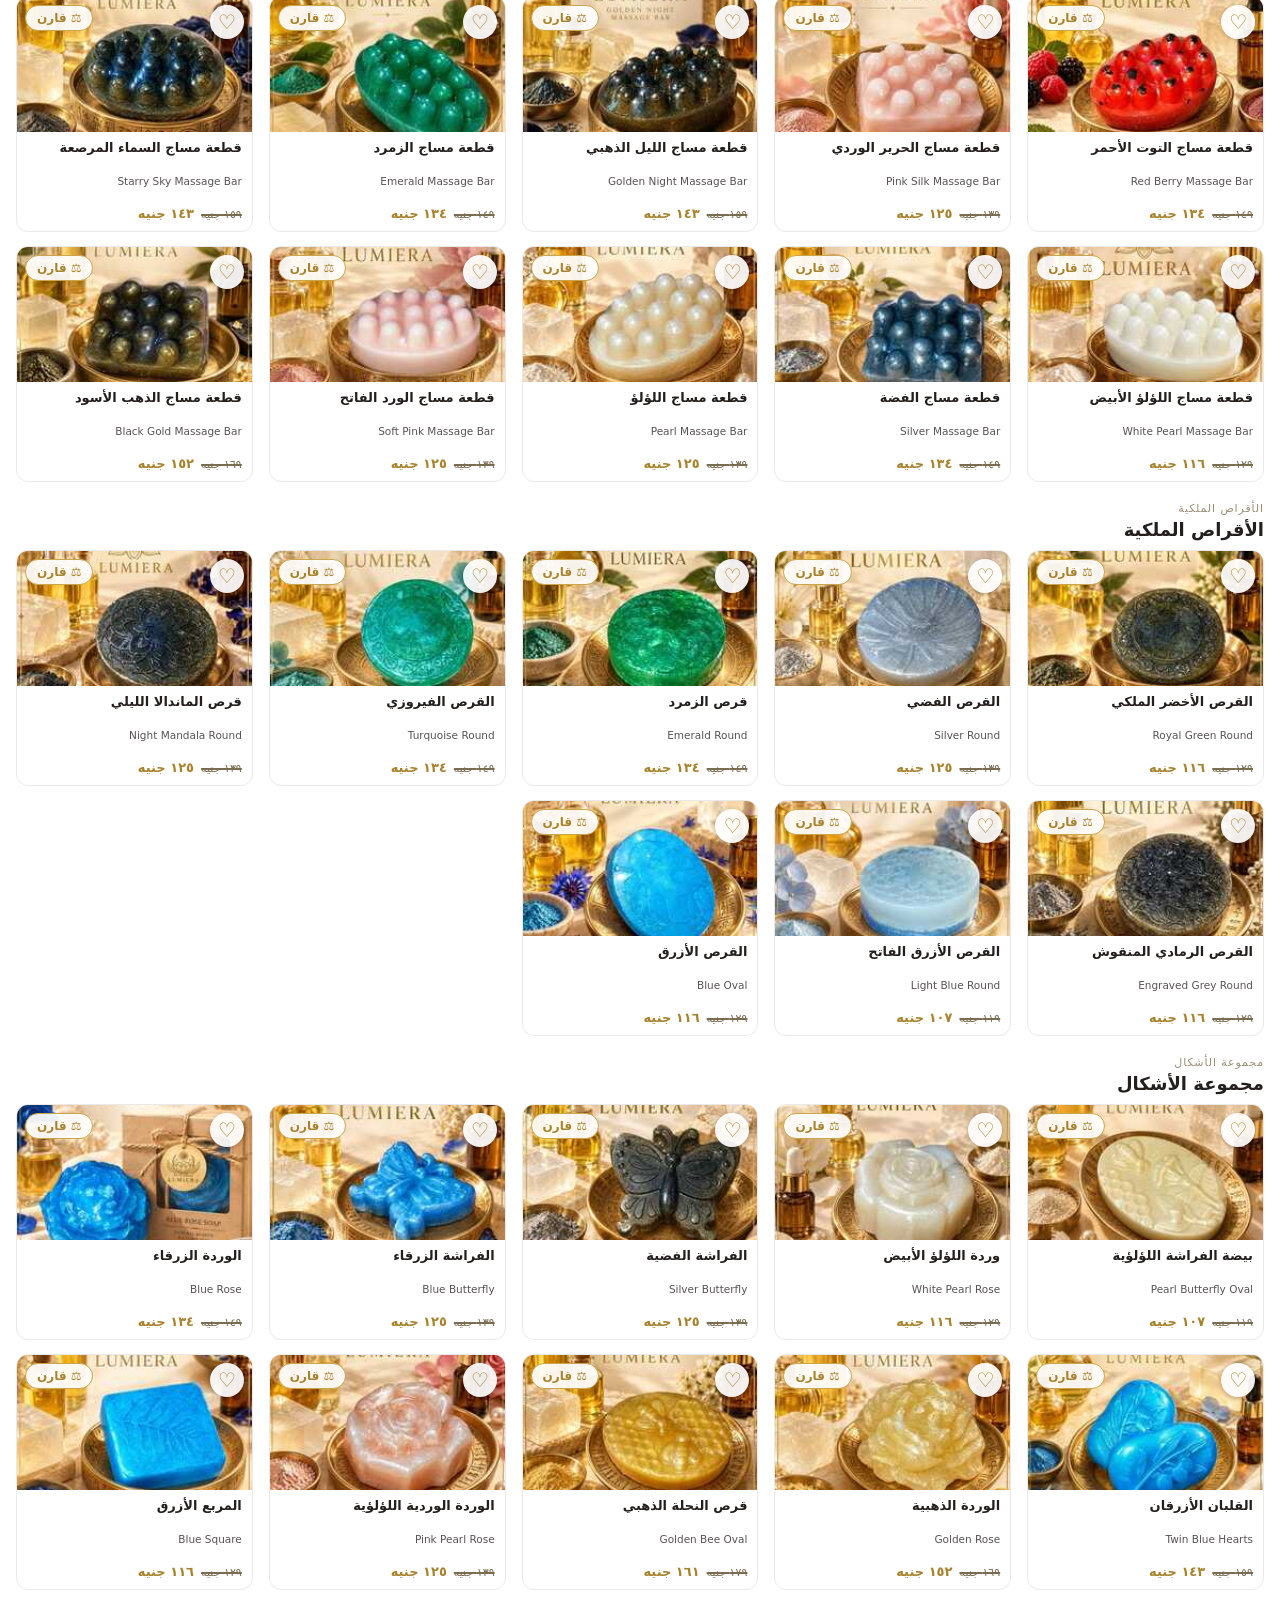
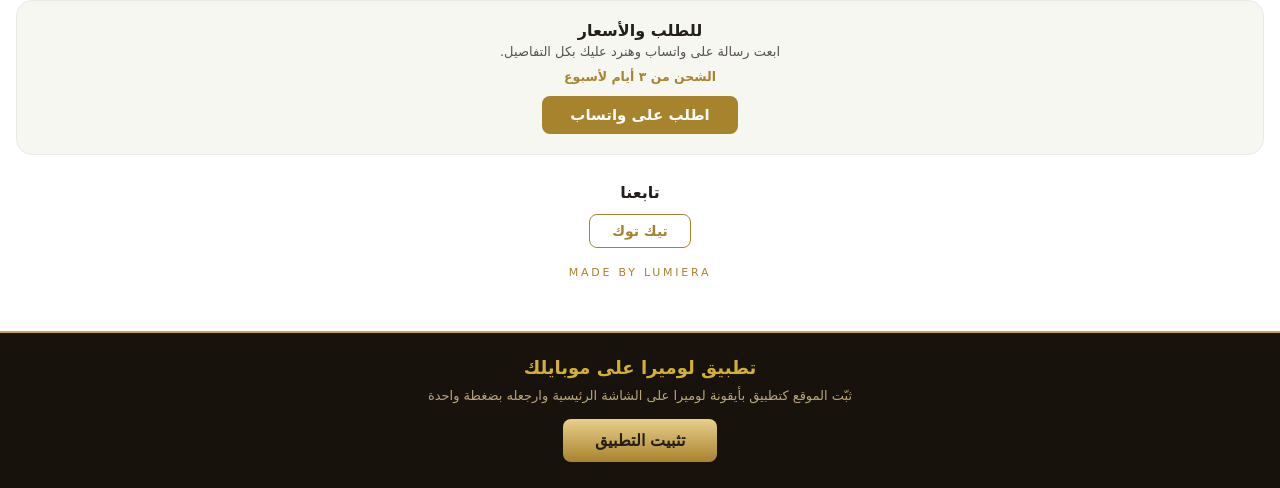
==== commit 2933e313: "Update index.html" ====
--- a/index.html
+++ b/index.html
@@ -27,7 +27,7 @@
 <link rel="apple-touch-icon" href="[data-uri]" />
 <link rel="icon" type="image/svg+xml" href="./icon.svg" />
 <script defer src="./install.js"></script>
-<style>html,body{background:#f6f7f1;margin:0;overflow-x:hidden;max-width:100%}#root{max-width:none!important;padding:0!important}.file-card{border:0!important;border-radius:0!important;box-shadow:none!important;min-height:100vh;box-sizing:border-box}</style>
+<style>html,body{background:#f6f7f1;margin:0;overflow-x:hidden;max-width:100%}html{overflow-x:clip}#root{max-width:none!important;padding:0!important}.file-card{border:0!important;border-radius:0!important;box-shadow:none!important;min-height:100vh;box-sizing:border-box}</style>
 <style>
 .quiz-promo{position:relative;border:2px solid #c9a64c;border-radius:16px;background:#fff;padding:18px 14px 16px;margin:12px 0 18px;text-align:center}
 .lum-dark .quiz-promo{background:#241f14}
@@ -42,11 +42,12 @@
 .museum-promo-text{color:#b8a579;font-size:13px;line-height:1.8;margin-bottom:4px}
 .museum-promo-btn{display:inline-block;background:linear-gradient(180deg,#e9cf8b,#a8832e);color:#241f14;border-radius:8px;padding:10px 28px;margin-top:8px;font-weight:700;font-size:15px;text-decoration:none}
 </style>
-  <script type="module" crossorigin src="./assets/index-Bsr9x541.js"></script>
+  <script defer src="./assets/thumbs.js?v=1"></script>
+  <script type="module" crossorigin src="./assets/index-Bsr9x541.js?v=2"></script>
   <link rel="stylesheet" crossorigin href="./assets/index-NPimmlz0.css">
-  <link rel="stylesheet" href="./assets/cart.css?v=3">
-  <script defer src="./assets/cart.js?v=7"></script>
-  <script defer src="./assets/features.js?v=5"></script>
+  <link rel="stylesheet" href="./assets/cart.css?v=4">
+  <script defer src="./assets/cart.js?v=8"></script>
+  <script defer src="./assets/features.js?v=6"></script>
   <script defer src="./assets/extras.js?v=2"></script>
   <script defer src="./assets/quickview.js?v=4"></script>
   <script defer src="./assets/compare.js?v=1"></script>
--- a/assets/cart.css
+++ b/assets/cart.css
@@ -1,5 +1,5 @@
 /* Lumiera cart — injected UI */
-#lum-cart-root{position:fixed;inset:0;pointer-events:none;z-index:9999;font-family:inherit}
+#lum-cart-root{position:fixed;inset:0;overflow:hidden;pointer-events:none;z-index:9999;font-family:inherit}
 #lum-cart-root *{box-sizing:border-box}
 
 /* floating button */
@@ -17,9 +17,9 @@
 /* overlay + drawer */
 .lum-cart-overlay{pointer-events:none;position:fixed;inset:0;background:rgba(0,0,0,.45);opacity:0;transition:opacity .2s}
 .lum-cart-overlay.open{pointer-events:auto;opacity:1}
-.lum-cart-drawer{pointer-events:auto;position:fixed;top:0;bottom:0;right:0;width:min(92vw,380px);background:#f6f7f1;color:#2c2620;display:flex;flex-direction:column;transform:translateX(105%);transition:transform .25s;box-shadow:-4px 0 18px rgba(0,0,0,.2)}
+.lum-cart-drawer{pointer-events:auto;position:fixed;top:0;bottom:0;right:0;width:min(92vw,380px);background:#f6f7f1;color:#2c2620;display:flex;flex-direction:column;transform:translateX(105%);visibility:hidden;transition:transform .25s,visibility 0s .25s;box-shadow:-4px 0 18px rgba(0,0,0,.2)}
 [dir="ltr"] .lum-cart-drawer{right:auto;left:0;transform:translateX(-105%);box-shadow:4px 0 18px rgba(0,0,0,.2)}
-.lum-cart-drawer.open{transform:translateX(0)}
+.lum-cart-drawer.open{transform:translateX(0);visibility:visible;transition:transform .25s,visibility 0s}
 .lum-cart-root.cart-dark .lum-cart-drawer{background:#241f14;color:#e8dcc0}
 
 .lum-cart-head{display:flex;align-items:center;justify-content:space-between;padding:16px;border-bottom:1px solid rgba(168,131,46,.35)}
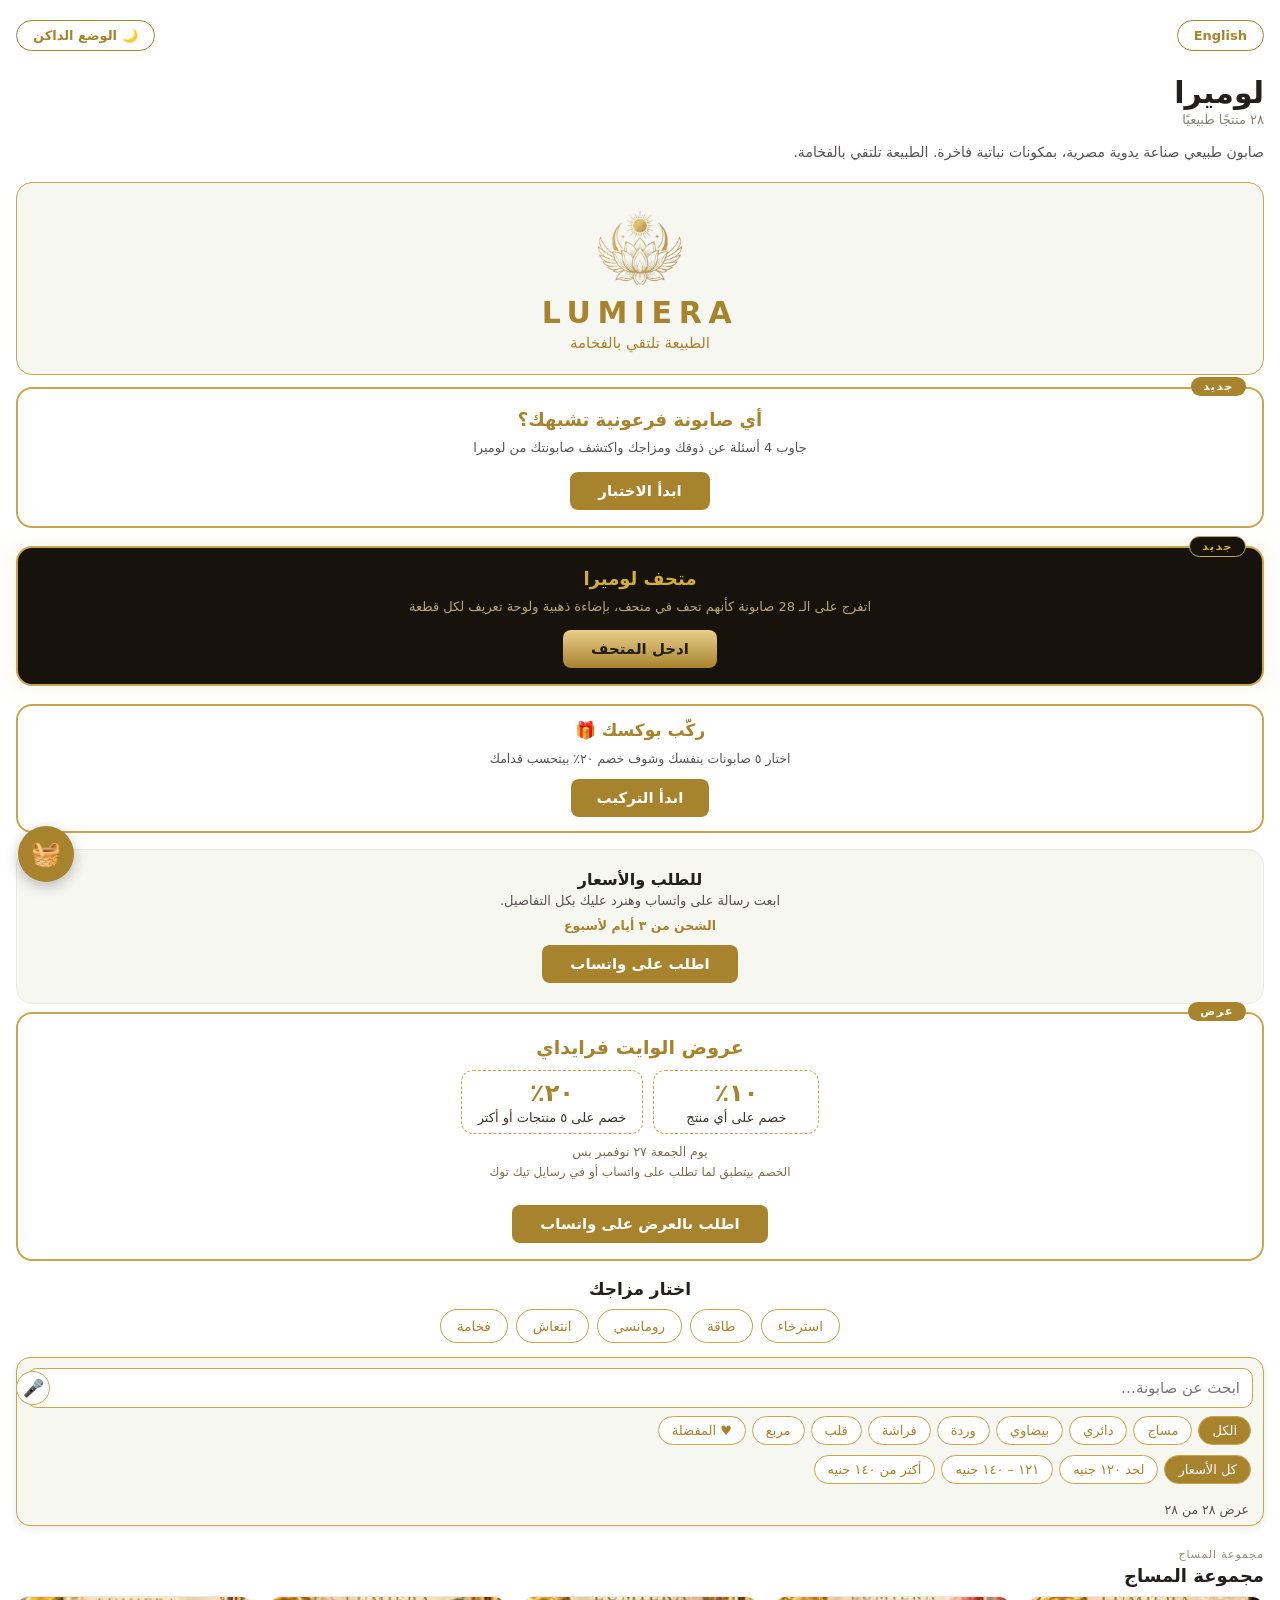
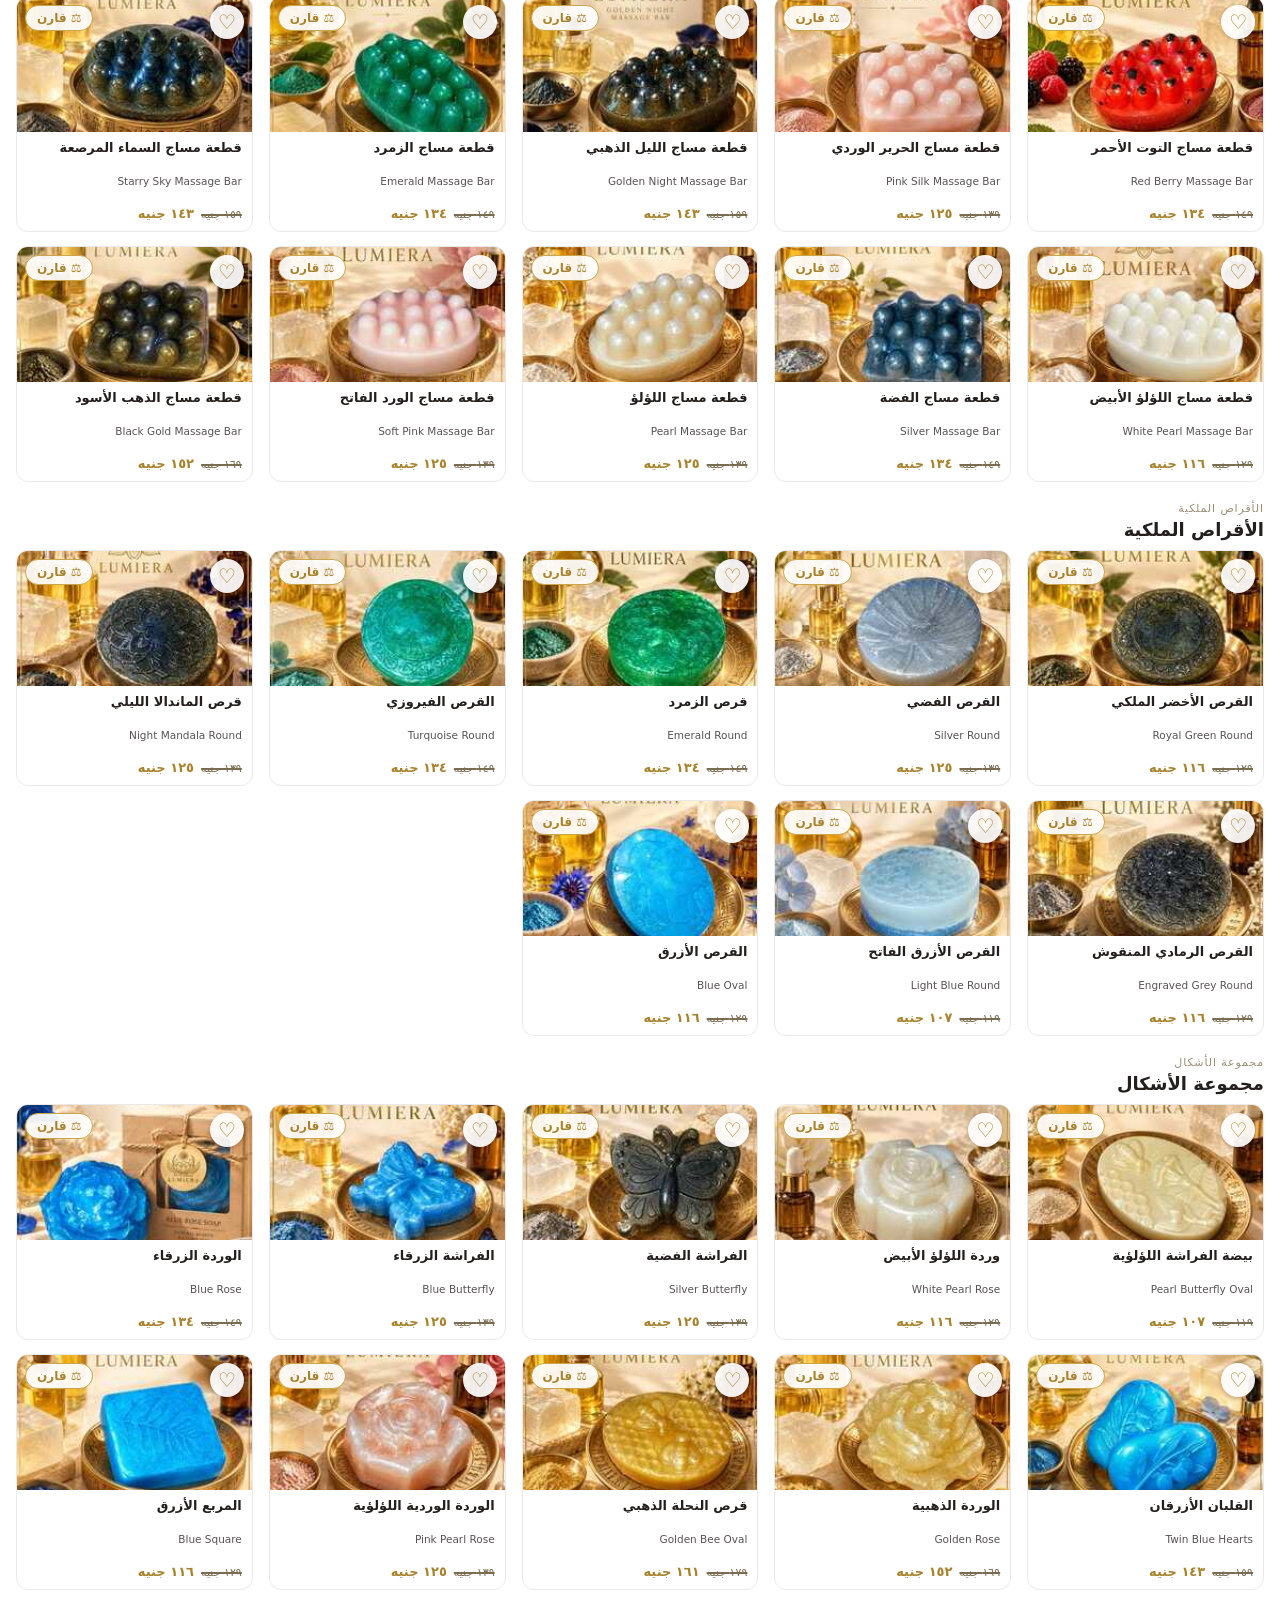
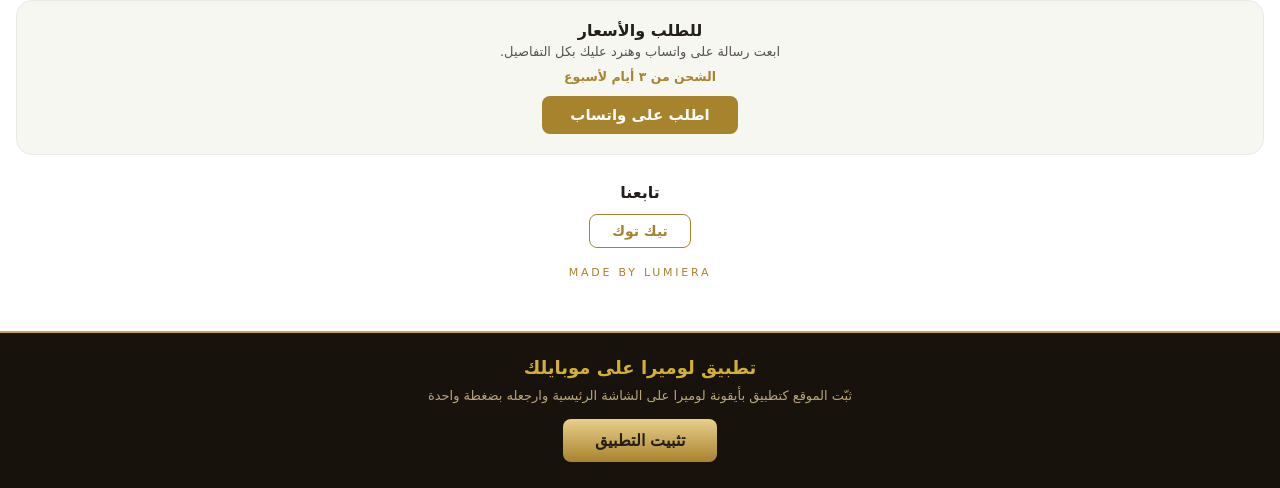
==== commit badf1296: "Update index.html" ====
--- a/index.html
+++ b/index.html
@@ -51,7 +51,6 @@
   <script defer src="./assets/extras.js?v=2"></script>
   <script defer src="./assets/quickview.js?v=4"></script>
   <script defer src="./assets/compare.js?v=1"></script>
-  <script defer src="./assets/handview.js?v=4"></script>
 </head>
 <body>
 <noscript><h1>لوميرا | LUMIERA - صابون طبيعي هاند ميد مصري</h1><p>لوميرا صابون طبيعي صناعة يدوية مصرية 100% بمكونات نباتية فاخرة مثل اللبان ولوتس النيل والمورينجا والفحم. اطلب عبر واتساب. Lumiera makes handmade natural Egyptian soap bars.</p><p><a href="./quiz.html">اختبار البشرة</a> | <a href="./museum.html">متحف لوميرا</a> | <a href="https://www.tiktok.com/@lumiera_beauty1">TikTok</a></p></noscript>
